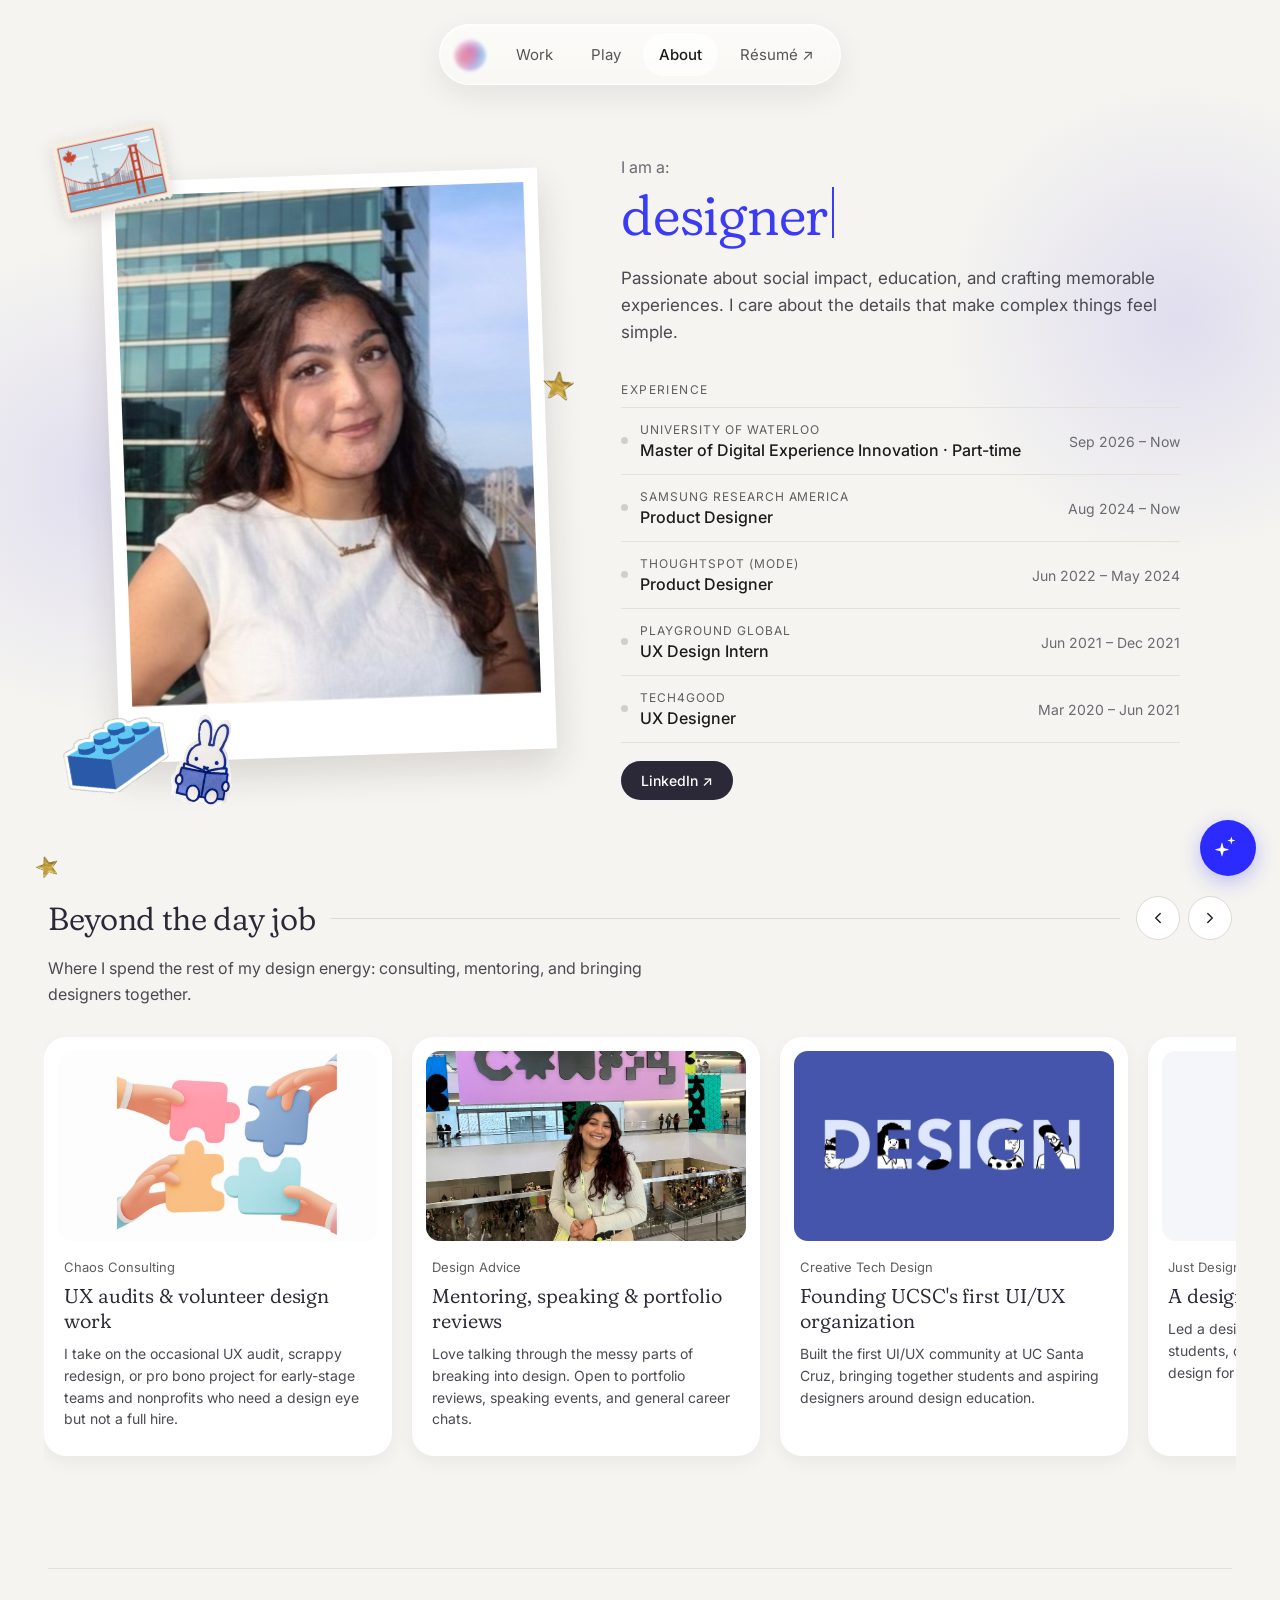
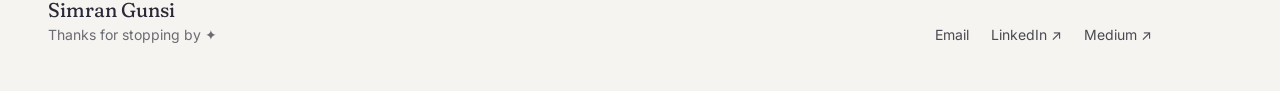
==== about.html @ 9a492952 "Playful NDA gate headline, In the meantime project row, Résumé accent in nav" ====
<!DOCTYPE html>
<html lang="en">
<head>
<meta charset="UTF-8">
<meta name="viewport" content="width=device-width, initial-scale=1.0">
<link rel="icon" type="image/svg+xml" href="favicon.svg">
<link rel="icon" type="image/png" sizes="32x32" href="favicon-32x32.png">
<link rel="icon" type="image/png" sizes="16x16" href="favicon-16x16.png">
<link rel="apple-touch-icon" sizes="180x180" href="apple-touch-icon.png">
<title>About · Simran Gunsi</title>
<meta property="og:type" content="website">
<meta property="og:site_name" content="Simran Gunsi">
<meta property="og:title" content="About · Simran Gunsi">
<meta property="og:description" content="Product designer at Samsung Research America and MDEi student at the University of Waterloo.">
<meta property="og:url" content="https://simrangunsi.com/about.html">
<meta property="og:image" content="https://simrangunsi.com/og-image.png">
<meta property="og:image:width" content="1200">
<meta property="og:image:height" content="630">
<meta property="og:image:alt" content="Simran Gunsi">
<meta name="twitter:card" content="summary_large_image">
<meta name="twitter:title" content="About · Simran Gunsi">
<meta name="twitter:description" content="Product designer at Samsung Research America and MDEi student at the University of Waterloo.">
<meta name="twitter:image" content="https://simrangunsi.com/og-image.png">
<link rel="canonical" href="https://simrangunsi.com/about.html">
<meta name="description" content="About Simran Gunsi, product designer at Samsung Research America.">
<link rel="stylesheet" href="https://fonts.googleapis.com/css2?family=Cormorant+Garamond:ital,wght@0,400;0,500;1,400&amp;family=Pinyon+Script&amp;family=Caveat:wght@500&amp;family=Inter:wght@400;500;600&amp;family=Fraunces:opsz,wght,SOFT,WONK@9..144,100..900,0..100,0..1&amp;display=swap">
<style>
body{margin:0}
a{color:#3B3BF5}
.tile{transition:transform .2s ease, box-shadow .2s ease}.tile:hover{transform:translateY(-3px);box-shadow:0 14px 30px rgba(20,20,40,0.10)!important}
.tile:hover .arr{opacity:1;transform:none}.arr{display:inline-block;margin-left:6px;opacity:0;transform:translateX(-4px);transition:opacity .25s,transform .25s}
.caret{display:inline-block;width:2px;height:.9em;margin-left:4px;background:#2B2937;vertical-align:-0.05em;animation:blink 1s steps(1) infinite}
@keyframes blink{50%{opacity:0}}
</style>
<style>[hidden]{display:none!important}
@media (max-width: 900px){
  .deco{display:none!important}
  .sel-grid{grid-template-columns:1fr!important;grid-template-rows:none!important}
  .sel-grid>*{grid-row:auto!important}
  .sel-grid>a{min-height:460px}
  .sel-grid>div{grid-template-rows:none!important}
  .sel-grid>div>a{min-height:330px}
  .stack{grid-template-columns:1fr!important;gap:36px!important}
  .photo-col{max-width:380px;margin:0 auto}
}
@media (max-width: 760px){
  .gcard{flex-basis:min(300px,80vw)!important}
  .gal-arrows{display:none!important}
  .free-row{flex-direction:column;align-items:flex-start!important;gap:8px!important}
  .fcard{width:92%!important;height:86%!important}
  .fcard>div:last-child{flex-basis:104px!important;padding:10px 8px!important}
  .exp{flex-direction:column;align-items:flex-start!important;gap:4px!important}
  .exp>p:last-child{padding-left:19px;text-align:left!important}
  .bdj{font-size:26px!important;white-space:normal!important}
}
@view-transition{navigation:auto}.nav-wrap nav{view-transition-name:site-nav}.nav-active{view-transition-name:nav-pill}::view-transition-old(root),::view-transition-new(root){animation-duration:.22s}::view-transition-group(nav-pill){animation-duration:.32s;animation-timing-function:cubic-bezier(.3,1,.4,1)}@media (prefers-reduced-motion: reduce){::view-transition-group(*),::view-transition-old(*),::view-transition-new(*){animation:none!important}}.tw{color:#3B3BF5;position:relative}.tw.final{font-style:italic;font-variation-settings:'SOFT' 100,'WONK' 1}
.tw.striking::after{content:'';position:absolute;left:0;right:0;top:54%;height:3px;background:#2B2937;transform:scaleX(0);transform-origin:left;animation:strike .32s ease forwards}
@keyframes strike{to{transform:scaleX(1)}}
.caret{background:#3B3BF5!important}.caret.hide{display:none}
.sparks{font-size:.5em;color:#3B3BF5;margin-left:10px;letter-spacing:3px;vertical-align:middle;opacity:0;transition:opacity .5s}.sparks.on{opacity:1}
@keyframes sparkFloat{0%{opacity:1;transform:translate(0,0) scale(1)}100%{opacity:0;transform:translate(var(--dx,0px),-50px) scale(.5)}}
.hl{position:relative;z-index:0}.hl::after{content:'';position:absolute;bottom:1px;left:-2px;right:-2px;height:8px;background:rgba(220,255,0,0.55);z-index:-1;border-radius:2px;transform:scaleX(0);transform-origin:left;transition:transform .3s ease}.hl:hover::after{transform:scaleX(1)}
.gal-row{scrollbar-width:none}.gal-row::-webkit-scrollbar{display:none}
.exp{transition:padding-left .25s}.exp:hover{padding-left:10px!important}
.exp-l{display:flex;align-items:flex-start;gap:12px}.exp-dot{width:7px;height:7px;margin-top:15px;border-radius:50%;background:rgba(0,0,0,.15);flex-shrink:0;transition:background .2s,transform .2s}
.exp:hover .exp-dot{background:#3B3BF5;transform:scale(1.4)}.exp-role{transition:color .2s}.exp:hover .exp-role{color:#3B3BF5!important}
@media (prefers-reduced-motion: reduce){.exp,.exp-dot,.hl::after{transition:none}}
.stk{z-index:2;transition:transform .25s ease;outline:none}.stk:hover,.stk:focus-visible{z-index:6}.stk>img{transition:transform .25s ease}.stk:hover>img,.stk:focus-visible>img{transform:scale(1.1)}.tip{opacity:0;visibility:hidden;transition:opacity .2s}.stk:hover .tip,.stk:focus-visible .tip{opacity:1;visibility:visible}@media (max-width:760px){.photo-col{max-width:340px;margin:0 auto}}
@media (max-width: 760px){
  .nav-wrap nav{gap:2px!important;padding:6px 8px!important;flex-wrap:nowrap!important}
  .nav-wrap nav a{padding:9px 10px!important;font-size:14px!important}
  .nav-wrap nav a:first-child{width:26px!important;height:26px!important;margin-right:2px!important}
  .deco{display:none!important}
  .hero-pad{padding-top:56px!important}
  .sel-grid{grid-template-columns:1fr!important;grid-template-rows:none!important}
  .sel-grid>*{grid-row:auto!important}
  .sel-grid>a{min-height:430px}
  .sel-grid>div{grid-template-rows:none!important}
  .sel-grid>div>a{min-height:300px}
  .stack{grid-template-columns:1fr!important;gap:32px!important;margin-top:40px!important}
}
</style>
<style>
.site-foot{margin:88px 24px -48px;padding:28px 0 0;border-top:1px solid #E4E1D9;font-family:Inter,system-ui,sans-serif}
.sf-inner{display:flex;justify-content:space-between;align-items:flex-end;gap:24px;flex-wrap:wrap}
.sf-name{margin:0;font-family:'Fraunces',serif;font-variation-settings:'SOFT' 100,'WONK' 0;font-size:20px;color:#2B2937}
.sf-note{margin:4px 0 0;font-size:14px;color:#6B6B73}
.sf-links{display:flex;gap:22px;flex-wrap:wrap;padding-right:80px}
.sf-links a{font-size:14px;color:#4A4A52;text-decoration:none;text-underline-offset:4px}
.sf-links a:hover{color:#1C1C1C;text-decoration:underline}
@media (max-width:760px){.site-foot{margin-top:64px;margin-bottom:-24px}.sf-inner{flex-direction:column;align-items:flex-start;gap:16px}.sf-links{padding-right:0}}
</style>
</head>
<body>
<div id="app" hidden>
<div style="position: relative; overflow-x: clip; background: #F5F4F0; font-family: Inter, system-ui, sans-serif; color: #1C1C1C; padding: 24px 24px 96px; min-height: 1560px; box-sizing: border-box">
  <div aria-hidden="true" style="position: absolute; left: -160px; top: 220px; width: 520px; height: 520px; border-radius: 50%; background: radial-gradient(circle, rgba(185,180,236,0.35), transparent 65%)"></div>
  <div aria-hidden="true" style="position: absolute; right: -160px; top: 60px; width: 520px; height: 520px; border-radius: 50%; background: radial-gradient(circle, rgba(185,180,236,0.35), transparent 65%)"></div>
  <div class="nav-wrap" style="position: sticky; top: 16px; z-index: 50; display: flex; justify-content: center">
    <nav style="background: linear-gradient(180deg, rgba(255,255,255,0.62), rgba(255,255,255,0.34)); backdrop-filter: blur(22px) saturate(1.8); -webkit-backdrop-filter: blur(22px) saturate(1.8); border: 1px solid rgba(255,255,255,0.75); border-radius: 999px; box-shadow: inset 0 1px 0 rgba(255,255,255,0.9), inset 0 -1px 0 rgba(255,255,255,0.25), 0 10px 30px rgba(20,20,40,0.08); padding: 8px 10px 8px 14px; display: flex; align-items: center; gap: 6px; flex-wrap: wrap; justify-content: center">
      <a href="index.html" aria-label="Simran Gunsi, home" style="display: block; width: 32px; height: 32px; margin-right: 8px; border-radius: 50%; background: radial-gradient(circle at 32% 58%, #E58AA4 0%, transparent 55%), radial-gradient(circle at 50% 40%, #D474BC 0%, transparent 55%), radial-gradient(circle at 76% 48%, #8FC6E8 0%, transparent 55%), radial-gradient(circle at 60% 78%, #B7B2EE 0%, transparent 60%), #F4EEF8; filter: blur(1.5px)"></a>
      <a href="index.html#work" style="padding: 12px 16px; font-size: 15px; color: #555555; text-decoration: none">Work</a>
      <a href="play.html" style="padding: 12px 16px; font-size: 15px; color: #555555; text-decoration: none">Play</a>
      <a href="about.html" class="nav-active" style="padding: 12px 16px; border-radius: 999px; background: rgba(255,255,255,0.7); font-size: 15px; font-weight: 500; color: #1C1C1C; text-decoration: none">About</a>
      <a href="#" style="padding: 12px 16px; font-size: 15px; color: #555555; text-decoration: none">Résumé ↗</a>
    </nav>
  </div>

  <section class="stack" style="position: relative; max-width: 1080px; margin: 72px auto 0; padding: 0 24px; display: grid; grid-template-columns: minmax(0, 0.9fr) minmax(0, 1.1fr); gap: 64px; align-items: start">
    <div class="photo-col" style="position: relative; padding: 18px 10px 30px">
      <div style="background: #FFFFFF; padding: 14px 14px 56px; box-shadow: 0 16px 36px rgba(40,30,30,0.14); transform: rotate(-2deg)">
        <img src="images/redesign/simran-balcony.jpg" alt="Simran on a balcony in San Francisco with the Bay Bridge behind her" style="display: block; width: 100%; aspect-ratio: 4 / 5; object-fit: cover">
      </div>
      <img src="images/redesign/sticker-star.png" alt="" aria-hidden="true" style="position: absolute; right: -16px; top: 34%; width: 30px; transform: rotate(12deg)">
      <div class="stk" tabindex="0" aria-label="Stamp sticker, where I'm from" style="position: absolute; left: -44px; top: -26px; transform: rotate(-12deg)">
        <img src="images/redesign/stamp.png" alt="" style="display: block; width: 112px; filter: drop-shadow(0 4px 8px rgba(40,30,30,0.15))">
        <div class="tip" style="position: absolute; width: 236px; pointer-events: none; background: #FFFFFF; border-radius: 16px; padding: 14px 16px; box-shadow: 0 14px 34px rgba(20,20,40,0.14); display: flex; flex-direction: column; gap: 6px; text-align: left; z-index: 5; left: 0; top: calc(100% + 12px); transform: rotate(12deg)"><p style="margin: 0; font-size: 11px; letter-spacing: 0.08em; text-transform: uppercase; color: #5E5E5E">Postmarked from</p><p style="margin: 0; font-size: 15px; font-weight: 500; color: #1C1C1C">Canadian at heart, Californian by zip code.</p></div>
      </div>
      <div class="stk" tabindex="0" aria-label="Lego sticker, current build progress" style="position: absolute; left: -36px; bottom: -6px; transform: rotate(-10deg)">
        <img src="images/redesign/sticker-lego.png" alt="" style="display: block; width: 104px">
        <div class="tip" style="position: absolute; width: 236px; pointer-events: none; background: #FFFFFF; border-radius: 16px; padding: 14px 16px; box-shadow: 0 14px 34px rgba(20,20,40,0.14); display: flex; flex-direction: column; gap: 6px; text-align: left; z-index: 5; left: 0; bottom: calc(100% + 12px); transform: rotate(10deg)"><p style="margin: 0; font-size: 11px; letter-spacing: 0.08em; text-transform: uppercase; color: #5E5E5E">Currently building</p><p style="margin: 0; font-size: 15px; font-weight: 500; color: #1C1C1C">LEGO Art Mona Lisa</p><div role="img" aria-label="67 percent built"><div style="display: flex; justify-content: space-between; padding: 0 6px"><span style="width: 10px; height: 4px; border-radius: 2px 2px 0 0; background: #2F5FD0"></span><span style="width: 10px; height: 4px; border-radius: 2px 2px 0 0; background: #2F5FD0"></span><span style="width: 10px; height: 4px; border-radius: 2px 2px 0 0; background: #2F5FD0"></span><span style="width: 10px; height: 4px; border-radius: 2px 2px 0 0; background: #2F5FD0"></span><span style="width: 10px; height: 4px; border-radius: 2px 2px 0 0; background: #2F5FD0"></span><span style="width: 10px; height: 4px; border-radius: 2px 2px 0 0; background: #2F5FD0"></span><span style="width: 10px; height: 4px; border-radius: 2px 2px 0 0; background: #2F5FD0"></span><span style="width: 10px; height: 4px; border-radius: 2px 2px 0 0; background: #2F5FD0"></span><span style="width: 10px; height: 4px; border-radius: 2px 2px 0 0; background: #D8D4CB"></span><span style="width: 10px; height: 4px; border-radius: 2px 2px 0 0; background: #D8D4CB"></span><span style="width: 10px; height: 4px; border-radius: 2px 2px 0 0; background: #D8D4CB"></span><span style="width: 10px; height: 4px; border-radius: 2px 2px 0 0; background: #D8D4CB"></span></div><div style="height: 12px; border-radius: 3px; background: #EDEAE3; overflow: hidden"><div style="width: 67%; height: 100%; background: #2F5FD0"></div></div></div><div style="display: flex; justify-content: space-between; align-items: baseline"><p style="margin: 0; font-size: 22px; font-weight: 500; color: #1C1C1C">67%</p><p style="margin: 0; font-size: 13px; color: #5E5E5E">1,007 of 1,503 pieces</p></div></div>
      </div>
      <a class="stk" href="https://www.goodreads.com/user/show/127292078-simran" target="_blank" rel="noopener" aria-label="What I'm reading, on Goodreads" style="position: absolute; left: 74px; bottom: -20px; transform: rotate(8deg); display: block">
        <img src="images/redesign/sticker-miffy.png" alt="" style="display: block; width: 62px; filter: saturate(1.6) brightness(1.08) contrast(1.05)">
        <div class="tip" style="position: absolute; width: 236px; pointer-events: none; background: #FFFFFF; border-radius: 16px; padding: 14px 16px; box-shadow: 0 14px 34px rgba(20,20,40,0.14); display: flex; flex-direction: column; gap: 6px; text-align: left; z-index: 5; left: 0; bottom: calc(100% + 12px); transform: rotate(-8deg)"><div style="display: flex; gap: 12px; align-items: center"><img id="bookCover" alt="" style="display: none; width: 48px; height: 72px; object-fit: cover; border-radius: 3px; flex-shrink: 0"><div style="display: flex; flex-direction: column; gap: 3px"><p style="margin: 0; font-size: 11px; letter-spacing: 0.08em; text-transform: uppercase; color: #5E5E5E">Currently reading</p><p id="bookTitle" style="margin: 0; font-size: 15px; font-weight: 500; color: #1C1C1C">A good book, always</p><p id="bookAuthor" style="margin: 0; font-size: 13px; color: #5E5E5E">See my shelf on Goodreads ↗</p></div></div></div>
      </a>
    </div>
    <div style="display: flex; flex-direction: column; gap: 36px">
      <div style="display: flex; flex-direction: column; gap: 10px">
        <p style="margin: 0; font-size: 16px; color: #6A6A72">I am a:</p>
        <h1 style="margin: 0; font-family: 'Fraunces', serif; font-weight: 340; font-variation-settings: 'SOFT' 100, 'WONK' 0; font-optical-sizing: auto; letter-spacing: -0.005em; color: #2B2937; font-size: 56px; line-height: 1; min-height: 1.1em" aria-label="I am a designer, scrapbooker, and creative"><span class="tw" id="tw" aria-hidden="true"></span><span class="caret" id="cursor" aria-hidden="true"></span><span class="sparks" id="sparks" aria-hidden="true"></span></h1>
        <p style="margin: 6px 0 0; font-size: 17px; line-height: 1.6; color: #4A4A52">Passionate about <span class="hl">social impact</span>, <span class="hl">education</span>, and <span class="hl">crafting memorable experiences</span>. I care about the details that make <span class="hl">complex things feel simple</span>.</p>
      </div>
      <div>
        <p style="margin: 0; font-size: 12px; letter-spacing: 0.12em; text-transform: uppercase; color: #5E5E5E">Experience</p>
        <div style="margin-top: 10px; border-top: 1px solid #E4E1D9">
          <div class="exp" style="display: flex; align-items: center; justify-content: space-between; gap: 16px; padding: 14px 0; border-bottom: 1px solid #E4E1D9">
            <div class="exp-l"><span class="exp-dot" aria-hidden="true"></span><div><p style="margin: 0; font-size: 12px; letter-spacing: 0.08em; text-transform: uppercase; color: #5E5E5E">University of Waterloo</p><p class="exp-role" style="margin: 3px 0 0; font-size: 16px; font-weight: 500; color: #1C1C1C">Master of Digital Experience Innovation · Part-time</p></div></div>
            <p style="margin: 0; font-size: 14px; color: #6A6A72; white-space: nowrap; text-align: right">Sep 2026 – Now</p>
          </div>
          <div class="exp" style="display: flex; align-items: center; justify-content: space-between; gap: 16px; padding: 14px 0; border-bottom: 1px solid #E4E1D9">
            <div class="exp-l"><span class="exp-dot" aria-hidden="true"></span><div><p style="margin: 0; font-size: 12px; letter-spacing: 0.08em; text-transform: uppercase; color: #5E5E5E">Samsung Research America</p><p class="exp-role" style="margin: 3px 0 0; font-size: 16px; font-weight: 500; color: #1C1C1C">Product Designer</p></div></div>
            <p style="margin: 0; font-size: 14px; color: #6A6A72; white-space: nowrap; text-align: right">Aug 2024 – Now</p>
          </div>
          <div class="exp" style="display: flex; align-items: center; justify-content: space-between; gap: 16px; padding: 14px 0; border-bottom: 1px solid #E4E1D9">
            <div class="exp-l"><span class="exp-dot" aria-hidden="true"></span><div><p style="margin: 0; font-size: 12px; letter-spacing: 0.08em; text-transform: uppercase; color: #5E5E5E">ThoughtSpot (Mode)</p><p class="exp-role" style="margin: 3px 0 0; font-size: 16px; font-weight: 500; color: #1C1C1C">Product Designer</p></div></div>
            <p style="margin: 0; font-size: 14px; color: #6A6A72; white-space: nowrap; text-align: right">Jun 2022 – May 2024</p>
          </div>
          <div class="exp" style="display: flex; align-items: center; justify-content: space-between; gap: 16px; padding: 14px 0; border-bottom: 1px solid #E4E1D9">
            <div class="exp-l"><span class="exp-dot" aria-hidden="true"></span><div><p style="margin: 0; font-size: 12px; letter-spacing: 0.08em; text-transform: uppercase; color: #5E5E5E">Playground Global</p><p class="exp-role" style="margin: 3px 0 0; font-size: 16px; font-weight: 500; color: #1C1C1C">UX Design Intern</p></div></div>
            <p style="margin: 0; font-size: 14px; color: #6A6A72; white-space: nowrap; text-align: right">Jun 2021 – Dec 2021</p>
          </div>
          <div class="exp" style="display: flex; align-items: center; justify-content: space-between; gap: 16px; padding: 14px 0; border-bottom: 1px solid #E4E1D9">
            <div class="exp-l"><span class="exp-dot" aria-hidden="true"></span><div><p style="margin: 0; font-size: 12px; letter-spacing: 0.08em; text-transform: uppercase; color: #5E5E5E">Tech4Good</p><p class="exp-role" style="margin: 3px 0 0; font-size: 16px; font-weight: 500; color: #1C1C1C">UX Designer</p></div></div>
            <p style="margin: 0; font-size: 14px; color: #6A6A72; white-space: nowrap; text-align: right">Mar 2020 – Jun 2021</p>
          </div>
        </div>
        <a href="https://www.linkedin.com/in/simrangunsi/" style="display: inline-block; margin-top: 18px; padding: 11px 20px; border-radius: 999px; background: #2B2937; color: #FFFFFF; font-size: 14px; font-weight: 500; text-decoration: none">LinkedIn ↗</a>
      </div>
    </div>
  </section>

  <section style="position: relative; max-width: 1240px; margin: 96px auto 0; padding: 0 24px; display: flex; flex-direction: column; gap: 24px">
    <img src="images/redesign/sticker-star.png" alt="" aria-hidden="true" class="deco" style="position: absolute; left: 12px; top: -40px; width: 22px; transform: rotate(-10deg)">
    <div style="display: flex; align-items: center; gap: 16px">
      <h2 style="margin: 0; font-family: 'Fraunces', serif; font-weight: 340; font-variation-settings: 'SOFT' 100, 'WONK' 0; font-optical-sizing: auto; letter-spacing: -0.01em; font-size: 32px; line-height: 1.1; color: #2B2937; white-space: nowrap" class="bdj">Beyond the day job</h2>
      <div style="flex-grow: 1; height: 1px; background: #DDDAD2"></div>
      <div class="gal-arrows" style="display: flex; gap: 8px">
        <button aria-label="Scroll gallery left" id="galPrev" style="width: 44px; height: 44px; border-radius: 50%; border: 1px solid #DDDAD2; background: #FFFFFF; display: flex; align-items: center; justify-content: center; cursor: pointer"><svg aria-hidden="true" width="18" height="18" viewBox="0 0 24 24" fill="none" stroke="#1C1C1C" stroke-width="1.8" stroke-linecap="round" stroke-linejoin="round"><path d="M15 6l-6 6 6 6"></path></svg></button>
        <button aria-label="Scroll gallery right" id="galNext" style="width: 44px; height: 44px; border-radius: 50%; border: 1px solid #DDDAD2; background: #FFFFFF; display: flex; align-items: center; justify-content: center; cursor: pointer"><svg aria-hidden="true" width="18" height="18" viewBox="0 0 24 24" fill="none" stroke="#1C1C1C" stroke-width="1.8" stroke-linecap="round" stroke-linejoin="round"><path d="M9 6l6 6-6 6"></path></svg></button>
      </div>
    </div>
    <p style="margin: -8px 0 0; max-width: 620px; font-size: 16px; line-height: 1.6; color: #4A4A52">Where I spend the rest of my design energy: consulting, mentoring, and bringing designers together.</p>
    <div id="galRow" class="gal-row" style="display: flex; gap: 20px; overflow-x: auto; scroll-snap-type: x mandatory; scroll-behavior: smooth; padding: 6px 24px 24px 4px; margin: 0 -4px">
        <a href="mailto:skgunsi@gmail.com" class="tile gcard" style="flex: 0 0 320px; scroll-snap-align: start; border-radius: 22px; background: #FFFFFF; padding: 14px 14px 26px; display: flex; flex-direction: column; gap: 8px; text-decoration: none; color: #1C1C1C; box-shadow: 0 6px 18px rgba(20,20,40,0.05)">
          <div style="height: 190px; border-radius: 14px; overflow: hidden; background: #F0EEEA"><img src="images/redesign/play-chaos-consulting.png" alt="Chaos Consulting" style="display: block; width: 100%; height: 100%; object-fit: cover"></div>
          <p style="margin: 10px 6px 0; font-size: 13px; color: #5E5E5E">Chaos Consulting</p>
          <h3 style="margin: 0 6px; font-family: 'Fraunces', serif; font-weight: 340; font-variation-settings: 'SOFT' 100, 'WONK' 0; font-optical-sizing: auto; letter-spacing: -0.005em; color: #2B2937; font-size: 20px; line-height: 1.25">UX audits &amp; volunteer design work<span class="arr" aria-hidden="true">→</span></h3>
          <p style="margin: 2px 6px 0; font-size: 14px; line-height: 1.55; color: #4A4A52">I take on the occasional UX audit, scrappy redesign, or pro bono project for early-stage teams and nonprofits who need a design eye but not a full hire.</p>
        </a>
        <a href="mailto:skgunsi@gmail.com" class="tile gcard" style="flex: 0 0 320px; scroll-snap-align: start; border-radius: 22px; background: #FFFFFF; padding: 14px 14px 26px; display: flex; flex-direction: column; gap: 8px; text-decoration: none; color: #1C1C1C; box-shadow: 0 6px 18px rgba(20,20,40,0.05)">
          <div style="height: 190px; border-radius: 14px; overflow: hidden; background: #F0EEEA"><img src="images/redesign/play-design-advice.jpg" alt="Design Advice" style="display: block; width: 100%; height: 100%; object-fit: cover"></div>
          <p style="margin: 10px 6px 0; font-size: 13px; color: #5E5E5E">Design Advice</p>
          <h3 style="margin: 0 6px; font-family: 'Fraunces', serif; font-weight: 340; font-variation-settings: 'SOFT' 100, 'WONK' 0; font-optical-sizing: auto; letter-spacing: -0.005em; color: #2B2937; font-size: 20px; line-height: 1.25">Mentoring, speaking &amp; portfolio reviews<span class="arr" aria-hidden="true">→</span></h3>
          <p style="margin: 2px 6px 0; font-size: 14px; line-height: 1.55; color: #4A4A52">Love talking through the messy parts of breaking into design. Open to portfolio reviews, speaking events, and general career chats.</p>
        </a>
        <a href="https://www.linkedin.com/company/ucsc-ctd/" class="tile gcard" style="flex: 0 0 320px; scroll-snap-align: start; border-radius: 22px; background: #FFFFFF; padding: 14px 14px 26px; display: flex; flex-direction: column; gap: 8px; text-decoration: none; color: #1C1C1C; box-shadow: 0 6px 18px rgba(20,20,40,0.05)">
          <div style="height: 190px; border-radius: 14px; overflow: hidden; background: #F0EEEA"><img src="images/play-creative-tech.jpg" alt="Creative Tech Design" style="display: block; width: 100%; height: 100%; object-fit: cover"></div>
          <p style="margin: 10px 6px 0; font-size: 13px; color: #5E5E5E">Creative Tech Design</p>
          <h3 style="margin: 0 6px; font-family: 'Fraunces', serif; font-weight: 340; font-variation-settings: 'SOFT' 100, 'WONK' 0; font-optical-sizing: auto; letter-spacing: -0.005em; color: #2B2937; font-size: 20px; line-height: 1.25">Founding UCSC's first UI/UX organization<span class="arr" aria-hidden="true">→</span></h3>
          <p style="margin: 2px 6px 0; font-size: 14px; line-height: 1.55; color: #4A4A52">Built the first UI/UX community at UC Santa Cruz, bringing together students and aspiring designers around design education.</p>
        </a>
        <a href="https://medium.com/ucsc-creative-tech-design/just-design-ing-a-community-5a27de639d49" class="tile gcard" style="flex: 0 0 320px; scroll-snap-align: start; border-radius: 22px; background: #FFFFFF; padding: 14px 14px 26px; display: flex; flex-direction: column; gap: 8px; text-decoration: none; color: #1C1C1C; box-shadow: 0 6px 18px rgba(20,20,40,0.05)">
          <div style="height: 190px; border-radius: 14px; overflow: hidden; background: #F0EEEA"><img src="images/play-just-design.png" alt="Just Design" style="display: block; width: 100%; height: 100%; object-fit: cover"></div>
          <p style="margin: 10px 6px 0; font-size: 13px; color: #5E5E5E">Just Design</p>
          <h3 style="margin: 0 6px; font-family: 'Fraunces', serif; font-weight: 340; font-variation-settings: 'SOFT' 100, 'WONK' 0; font-optical-sizing: auto; letter-spacing: -0.005em; color: #2B2937; font-size: 20px; line-height: 1.25">A design-a-thon for justice<span class="arr" aria-hidden="true">→</span></h3>
          <p style="margin: 2px 6px 0; font-size: 14px; line-height: 1.55; color: #4A4A52">Led a design-a-thon bringing together students, designers, and aspiring leaders to design for social justice.</p>
        </a>
        <a href="https://www.instagram.com/gracehacks/" class="tile gcard" style="flex: 0 0 320px; scroll-snap-align: start; border-radius: 22px; background: #FFFFFF; padding: 14px 14px 26px; display: flex; flex-direction: column; gap: 8px; text-decoration: none; color: #1C1C1C; box-shadow: 0 6px 18px rgba(20,20,40,0.05)">
          <div style="height: 190px; border-radius: 14px; overflow: hidden; background: #F0EEEA"><img src="images/play-grace-hacks.png" alt="Grace-Hacks" style="display: block; width: 100%; height: 100%; object-fit: cover"></div>
          <p style="margin: 10px 6px 0; font-size: 13px; color: #5E5E5E">Grace-Hacks</p>
          <h3 style="margin: 0 6px; font-family: 'Fraunces', serif; font-weight: 340; font-variation-settings: 'SOFT' 100, 'WONK' 0; font-optical-sizing: auto; letter-spacing: -0.005em; color: #2B2937; font-size: 20px; line-height: 1.25">Hackathon for underrepresented genders<span class="arr" aria-hidden="true">→</span></h3>
          <p style="margin: 2px 6px 0; font-size: 14px; line-height: 1.55; color: #4A4A52">Lead designer for UCSC's hackathon for underrepresented genders: the web experience and full visual identity.</p>
        </a>
    </div>
  </section>
  <footer class="site-foot">
    <div class="sf-inner">
      <div>
        <p class="sf-name">Simran Gunsi</p>
        <p class="sf-note">Thanks for stopping by ✦</p>
      </div>
      <nav class="sf-links" aria-label="Contact">
        <a href="mailto:skgunsi@gmail.com">Email</a>
        <a href="https://www.linkedin.com/in/simrangunsi/" target="_blank" rel="noopener">LinkedIn ↗</a>
        <a href="https://medium.com/@simrxnk" target="_blank" rel="noopener">Medium ↗</a>
      </nav>
    </div>
  </footer>
</div>
</div>
<script src="js/dc-lite.js"></script>
<script>
class Component extends DCLogic {
  constructor(props) { super(props); this.state = { w: 0, n: 0, del: false, done: false }; }
  componentWillUnmount() { clearInterval(this.t); }
  renderVals() { return {}; }
}

DCLite.mount(document.getElementById('app'), Component);
</script>
<script>
(function(){
  fetch('data/reading.json',{cache:'no-cache'}).then(function(r){return r.ok?r.json():{};}).then(function(b){ if(!b||!b.title) return;
    document.getElementById('bookTitle').textContent=b.title.length>60?b.title.slice(0,57)+'…':b.title;
    document.getElementById('bookAuthor').textContent=(b.author?b.author+' · ':'')+'via Goodreads';
    if(b.cover){var c=document.getElementById('bookCover'); c.src=b.cover; c.style.display='block';} }).catch(function(){});
  var row=document.getElementById('galRow');
  document.getElementById('galPrev').addEventListener('click',function(){row.scrollBy({left:-400,behavior:'smooth'});});
  document.getElementById('galNext').addEventListener('click',function(){row.scrollBy({left:400,behavior:'smooth'});});
  var words=['designer','scrapbooker','creative'], last=words.length-1, wi=0, ci=0;
  var tw=document.getElementById('tw'), cur=document.getElementById('cursor'), sp=document.getElementById('sparks');
  var reduce=window.matchMedia('(prefers-reduced-motion: reduce)').matches;
  function finish(){ cur.classList.add('hide'); sp.textContent='\u2727\u02d6\u00b0\u27e1'; sp.classList.add('on'); if(!reduce) burst(); }
  if(reduce){ tw.textContent='creative'; tw.classList.add('final'); finish(); return; }
  function type(){ var w=words[wi]; if(ci<=w.length){ tw.textContent=w.slice(0,ci); if(wi===last) tw.classList.add('final'); ci++; setTimeout(type,85); } else if(wi===last){ finish(); } else setTimeout(strike,800); }
  function strike(){ tw.classList.add('striking'); setTimeout(del,380); }
  function del(){ tw.classList.remove('striking'); var w=words[wi]; if(ci>0){ ci--; tw.textContent=w.slice(0,ci); setTimeout(del,38); } else { wi++; setTimeout(type,180); } }
  function burst(){ var ch=['\u2727','\u02d6','\u00b0','\u27e1','\u2726','\u22c6','\u263d','\u2729'], r=tw.getBoundingClientRect();
    for(var i=0;i<12;i++) setTimeout(function(){ var e=document.createElement('span'); e.textContent=ch[Math.floor(Math.random()*ch.length)];
      e.style.cssText='position:fixed;left:'+(r.left+Math.random()*r.width)+'px;top:'+(r.top+Math.random()*r.height)+'px;font-size:'+(14+Math.random()*14)+'px;color:#3B3BF5;pointer-events:none;z-index:999;--dx:'+((Math.random()-.5)*60)+'px;animation:sparkFloat 1.2s ease forwards';
      document.body.appendChild(e); setTimeout(function(){e.remove();},1200); }, i*60); }
  setTimeout(type,700);
})();
</script>
<script src="simran-assistant.js" defer></script>
</body>
</html>
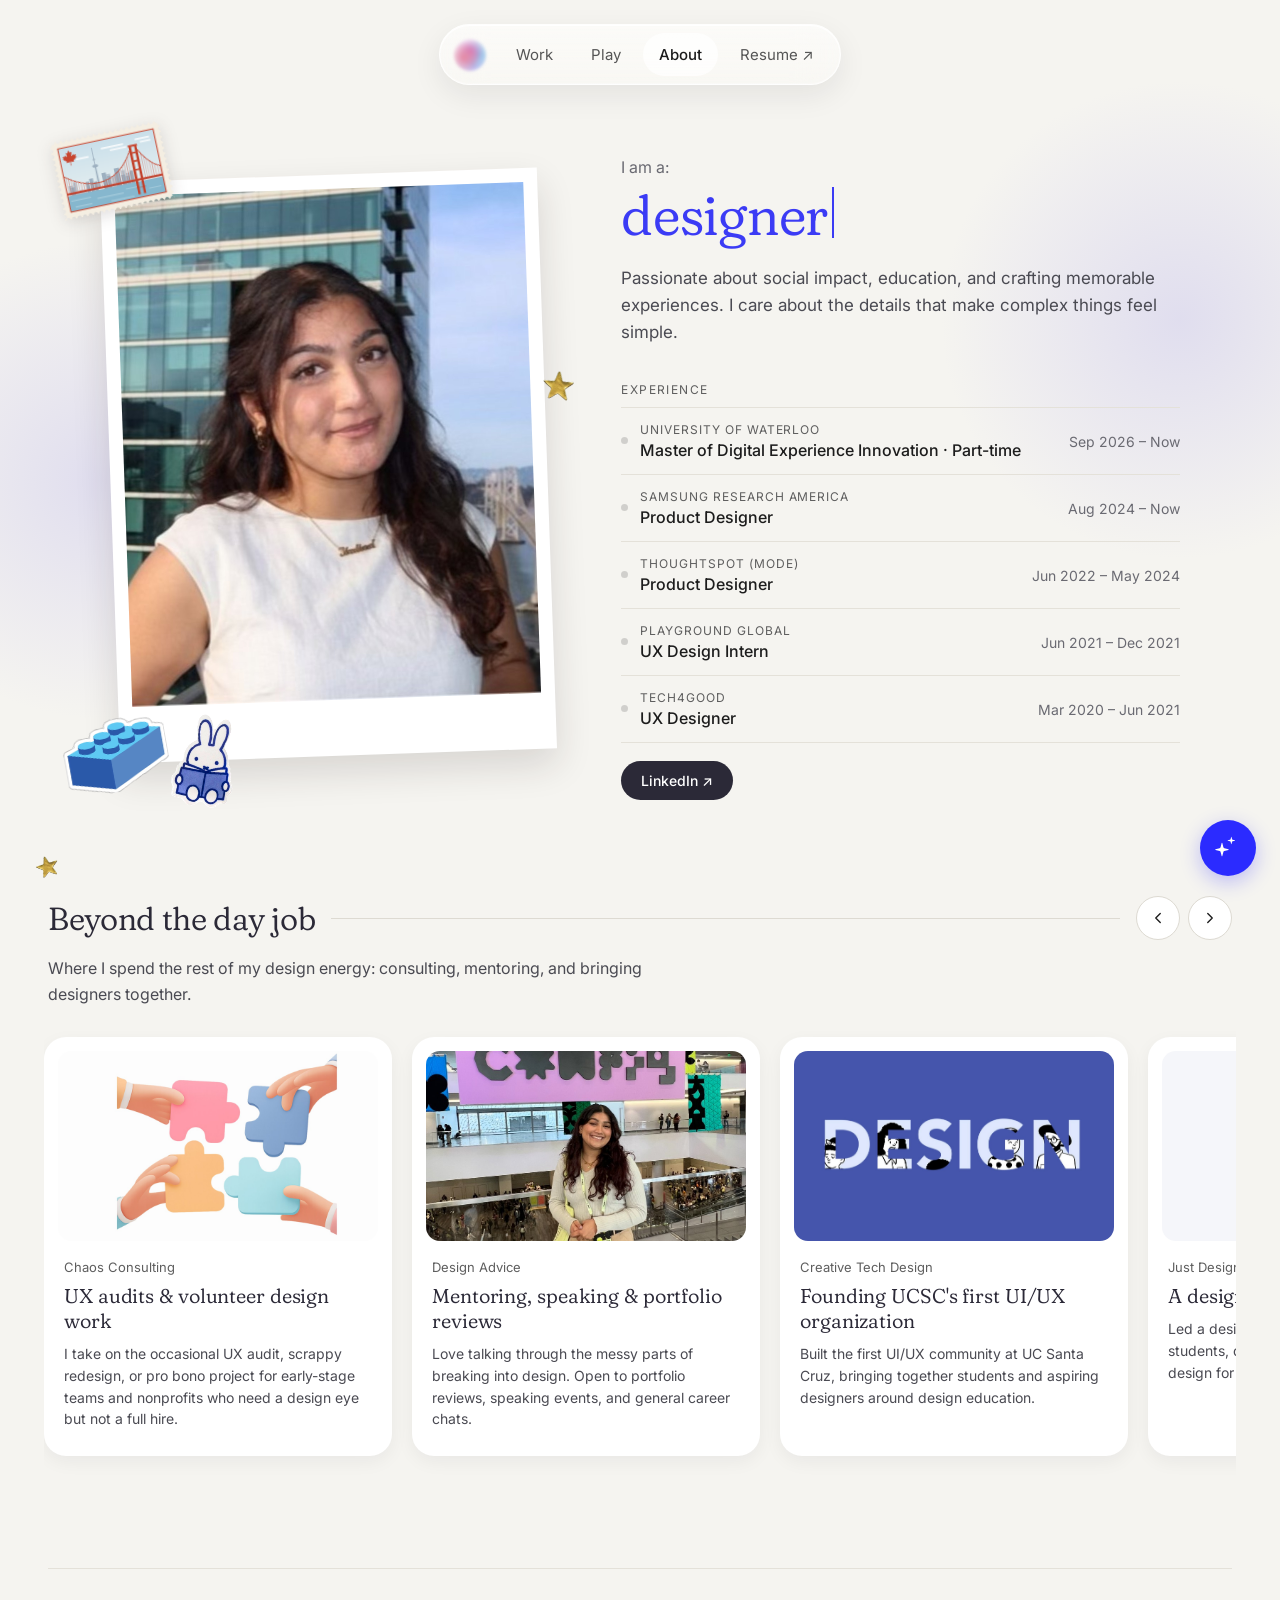
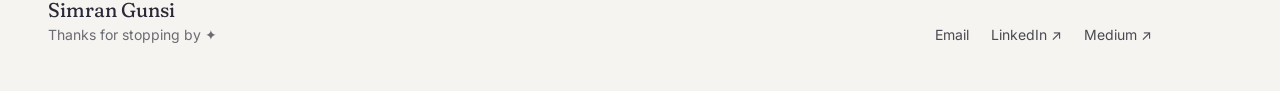
==== commit c2f742a6: "Resume without accents sitewide, new why-scrapbooking note, remove flip sound" ====
--- a/about.html
+++ b/about.html
@@ -102,7 +102,7 @@
       <a href="index.html#work" style="padding: 12px 16px; font-size: 15px; color: #555555; text-decoration: none">Work</a>
       <a href="play.html" style="padding: 12px 16px; font-size: 15px; color: #555555; text-decoration: none">Play</a>
       <a href="about.html" class="nav-active" style="padding: 12px 16px; border-radius: 999px; background: rgba(255,255,255,0.7); font-size: 15px; font-weight: 500; color: #1C1C1C; text-decoration: none">About</a>
-      <a href="#" style="padding: 12px 16px; font-size: 15px; color: #555555; text-decoration: none">Résumé ↗</a>
+      <a href="#" style="padding: 12px 16px; font-size: 15px; color: #555555; text-decoration: none">Resume ↗</a>
     </nav>
   </div>
 
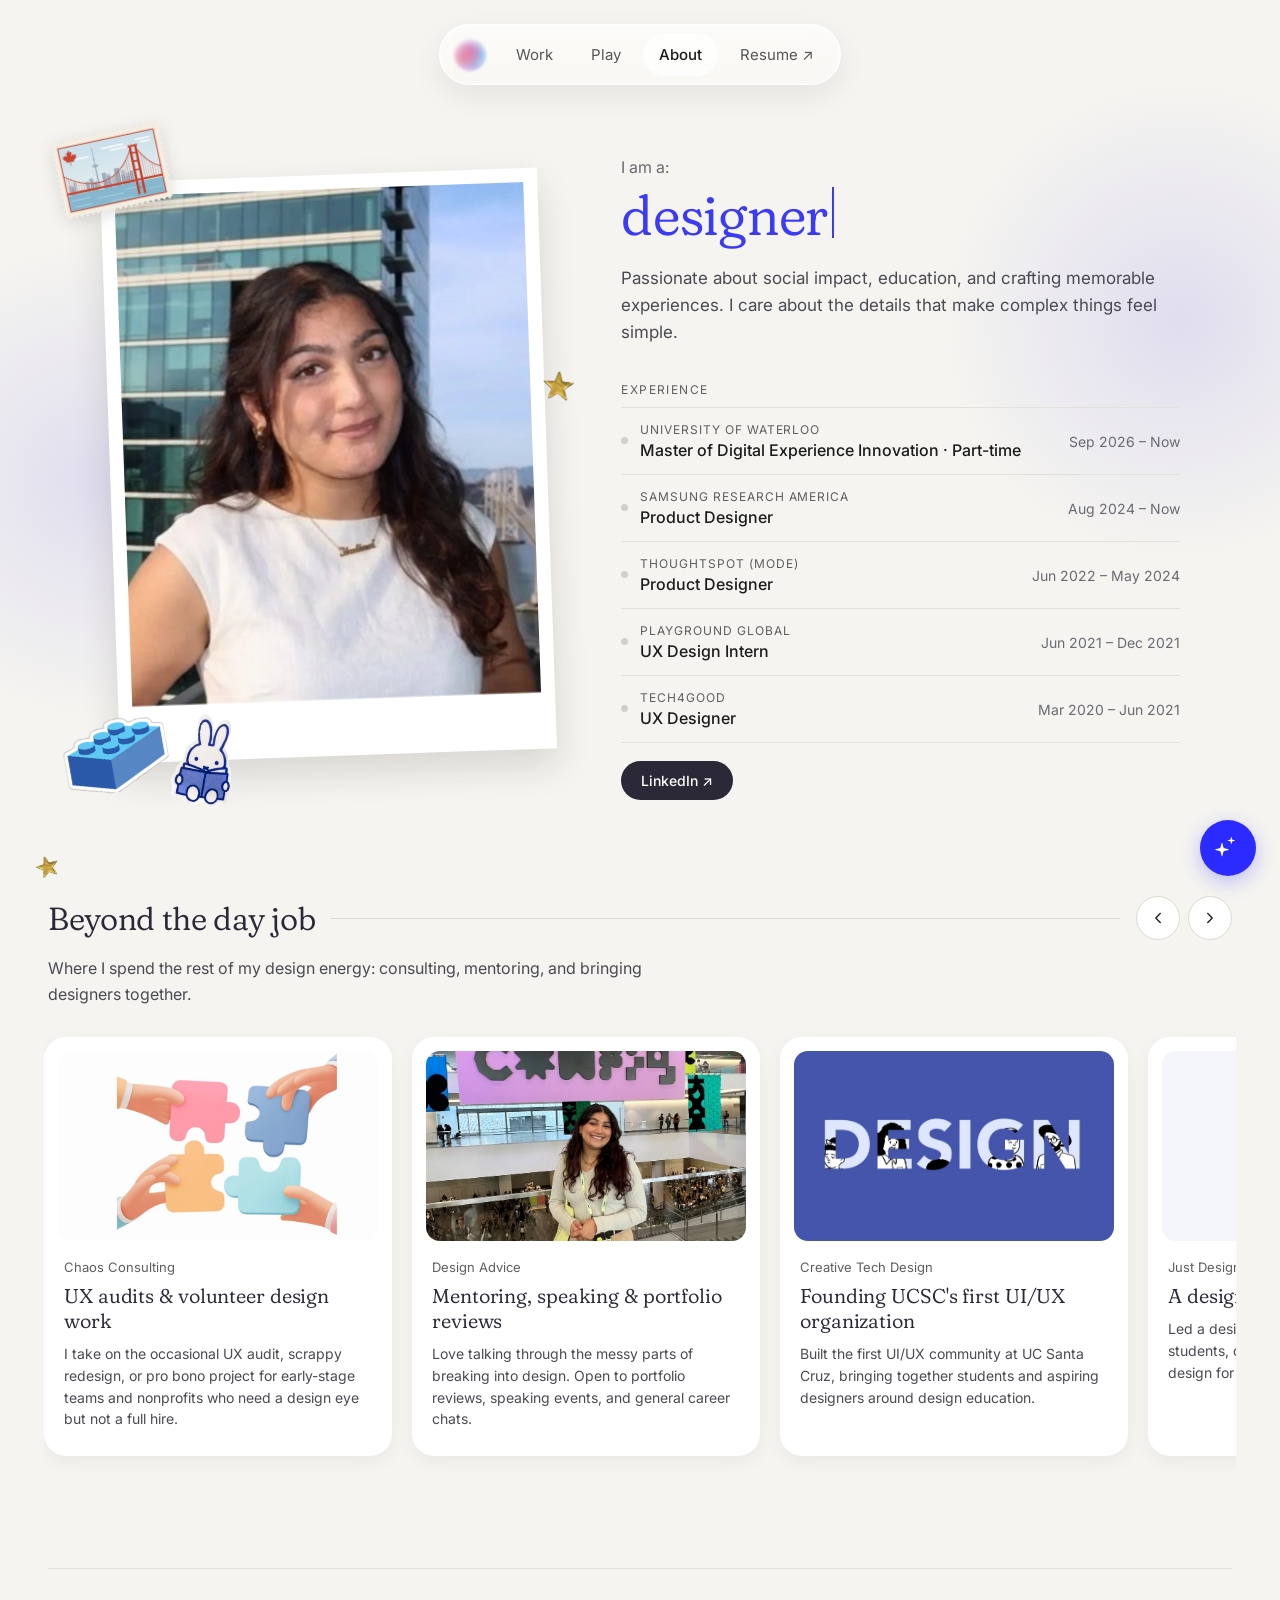
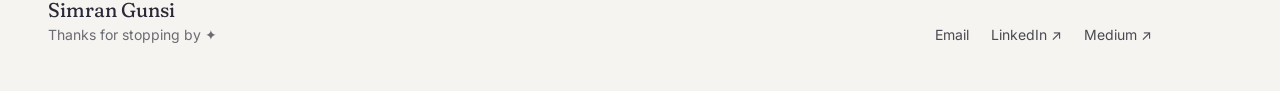
==== commit 05767503: "Speed: WebP images (~9MB lighter), lazy-load case study images; Goodreads card shows Fallow, updater" ====
--- a/about.html
+++ b/about.html
@@ -109,7 +109,7 @@
   <section class="stack" style="position: relative; max-width: 1080px; margin: 72px auto 0; padding: 0 24px; display: grid; grid-template-columns: minmax(0, 0.9fr) minmax(0, 1.1fr); gap: 64px; align-items: start">
     <div class="photo-col" style="position: relative; padding: 18px 10px 30px">
       <div style="background: #FFFFFF; padding: 14px 14px 56px; box-shadow: 0 16px 36px rgba(40,30,30,0.14); transform: rotate(-2deg)">
-        <img src="images/redesign/simran-balcony.jpg" alt="Simran on a balcony in San Francisco with the Bay Bridge behind her" style="display: block; width: 100%; aspect-ratio: 4 / 5; object-fit: cover">
+        <img src="images/redesign/simran-balcony.webp" alt="Simran on a balcony in San Francisco with the Bay Bridge behind her" style="display: block; width: 100%; aspect-ratio: 4 / 5; object-fit: cover">
       </div>
       <img src="images/redesign/sticker-star.png" alt="" aria-hidden="true" style="position: absolute; right: -16px; top: 34%; width: 30px; transform: rotate(12deg)">
       <div class="stk" tabindex="0" aria-label="Stamp sticker, where I'm from" style="position: absolute; left: -44px; top: -26px; transform: rotate(-12deg)">
@@ -121,7 +121,7 @@
         <div class="tip" style="position: absolute; width: 236px; pointer-events: none; background: #FFFFFF; border-radius: 16px; padding: 14px 16px; box-shadow: 0 14px 34px rgba(20,20,40,0.14); display: flex; flex-direction: column; gap: 6px; text-align: left; z-index: 5; left: 0; bottom: calc(100% + 12px); transform: rotate(10deg)"><p style="margin: 0; font-size: 11px; letter-spacing: 0.08em; text-transform: uppercase; color: #5E5E5E">Currently building</p><p style="margin: 0; font-size: 15px; font-weight: 500; color: #1C1C1C">LEGO Art Mona Lisa</p><div role="img" aria-label="67 percent built"><div style="display: flex; justify-content: space-between; padding: 0 6px"><span style="width: 10px; height: 4px; border-radius: 2px 2px 0 0; background: #2F5FD0"></span><span style="width: 10px; height: 4px; border-radius: 2px 2px 0 0; background: #2F5FD0"></span><span style="width: 10px; height: 4px; border-radius: 2px 2px 0 0; background: #2F5FD0"></span><span style="width: 10px; height: 4px; border-radius: 2px 2px 0 0; background: #2F5FD0"></span><span style="width: 10px; height: 4px; border-radius: 2px 2px 0 0; background: #2F5FD0"></span><span style="width: 10px; height: 4px; border-radius: 2px 2px 0 0; background: #2F5FD0"></span><span style="width: 10px; height: 4px; border-radius: 2px 2px 0 0; background: #2F5FD0"></span><span style="width: 10px; height: 4px; border-radius: 2px 2px 0 0; background: #2F5FD0"></span><span style="width: 10px; height: 4px; border-radius: 2px 2px 0 0; background: #D8D4CB"></span><span style="width: 10px; height: 4px; border-radius: 2px 2px 0 0; background: #D8D4CB"></span><span style="width: 10px; height: 4px; border-radius: 2px 2px 0 0; background: #D8D4CB"></span><span style="width: 10px; height: 4px; border-radius: 2px 2px 0 0; background: #D8D4CB"></span></div><div style="height: 12px; border-radius: 3px; background: #EDEAE3; overflow: hidden"><div style="width: 67%; height: 100%; background: #2F5FD0"></div></div></div><div style="display: flex; justify-content: space-between; align-items: baseline"><p style="margin: 0; font-size: 22px; font-weight: 500; color: #1C1C1C">67%</p><p style="margin: 0; font-size: 13px; color: #5E5E5E">1,007 of 1,503 pieces</p></div></div>
       </div>
       <a class="stk" href="https://www.goodreads.com/user/show/127292078-simran" target="_blank" rel="noopener" aria-label="What I'm reading, on Goodreads" style="position: absolute; left: 74px; bottom: -20px; transform: rotate(8deg); display: block">
-        <img src="images/redesign/sticker-miffy.png" alt="" style="display: block; width: 62px; filter: saturate(1.6) brightness(1.08) contrast(1.05)">
+        <img src="images/redesign/sticker-miffy.webp" alt="" style="display: block; width: 62px; filter: saturate(1.6) brightness(1.08) contrast(1.05)">
         <div class="tip" style="position: absolute; width: 236px; pointer-events: none; background: #FFFFFF; border-radius: 16px; padding: 14px 16px; box-shadow: 0 14px 34px rgba(20,20,40,0.14); display: flex; flex-direction: column; gap: 6px; text-align: left; z-index: 5; left: 0; bottom: calc(100% + 12px); transform: rotate(-8deg)"><div style="display: flex; gap: 12px; align-items: center"><img id="bookCover" alt="" style="display: none; width: 48px; height: 72px; object-fit: cover; border-radius: 3px; flex-shrink: 0"><div style="display: flex; flex-direction: column; gap: 3px"><p style="margin: 0; font-size: 11px; letter-spacing: 0.08em; text-transform: uppercase; color: #5E5E5E">Currently reading</p><p id="bookTitle" style="margin: 0; font-size: 15px; font-weight: 500; color: #1C1C1C">A good book, always</p><p id="bookAuthor" style="margin: 0; font-size: 13px; color: #5E5E5E">See my shelf on Goodreads ↗</p></div></div></div>
       </a>
     </div>
@@ -173,13 +173,13 @@
     <p style="margin: -8px 0 0; max-width: 620px; font-size: 16px; line-height: 1.6; color: #4A4A52">Where I spend the rest of my design energy: consulting, mentoring, and bringing designers together.</p>
     <div id="galRow" class="gal-row" style="display: flex; gap: 20px; overflow-x: auto; scroll-snap-type: x mandatory; scroll-behavior: smooth; padding: 6px 24px 24px 4px; margin: 0 -4px">
         <a href="mailto:skgunsi@gmail.com" class="tile gcard" style="flex: 0 0 320px; scroll-snap-align: start; border-radius: 22px; background: #FFFFFF; padding: 14px 14px 26px; display: flex; flex-direction: column; gap: 8px; text-decoration: none; color: #1C1C1C; box-shadow: 0 6px 18px rgba(20,20,40,0.05)">
-          <div style="height: 190px; border-radius: 14px; overflow: hidden; background: #F0EEEA"><img src="images/redesign/play-chaos-consulting.png" alt="Chaos Consulting" style="display: block; width: 100%; height: 100%; object-fit: cover"></div>
+          <div style="height: 190px; border-radius: 14px; overflow: hidden; background: #F0EEEA"><img src="images/redesign/play-chaos-consulting.webp" alt="Chaos Consulting" style="display: block; width: 100%; height: 100%; object-fit: cover"></div>
           <p style="margin: 10px 6px 0; font-size: 13px; color: #5E5E5E">Chaos Consulting</p>
           <h3 style="margin: 0 6px; font-family: 'Fraunces', serif; font-weight: 340; font-variation-settings: 'SOFT' 100, 'WONK' 0; font-optical-sizing: auto; letter-spacing: -0.005em; color: #2B2937; font-size: 20px; line-height: 1.25">UX audits &amp; volunteer design work<span class="arr" aria-hidden="true">→</span></h3>
           <p style="margin: 2px 6px 0; font-size: 14px; line-height: 1.55; color: #4A4A52">I take on the occasional UX audit, scrappy redesign, or pro bono project for early-stage teams and nonprofits who need a design eye but not a full hire.</p>
         </a>
         <a href="mailto:skgunsi@gmail.com" class="tile gcard" style="flex: 0 0 320px; scroll-snap-align: start; border-radius: 22px; background: #FFFFFF; padding: 14px 14px 26px; display: flex; flex-direction: column; gap: 8px; text-decoration: none; color: #1C1C1C; box-shadow: 0 6px 18px rgba(20,20,40,0.05)">
-          <div style="height: 190px; border-radius: 14px; overflow: hidden; background: #F0EEEA"><img src="images/redesign/play-design-advice.jpg" alt="Design Advice" style="display: block; width: 100%; height: 100%; object-fit: cover"></div>
+          <div style="height: 190px; border-radius: 14px; overflow: hidden; background: #F0EEEA"><img src="images/redesign/play-design-advice.webp" alt="Design Advice" style="display: block; width: 100%; height: 100%; object-fit: cover"></div>
           <p style="margin: 10px 6px 0; font-size: 13px; color: #5E5E5E">Design Advice</p>
           <h3 style="margin: 0 6px; font-family: 'Fraunces', serif; font-weight: 340; font-variation-settings: 'SOFT' 100, 'WONK' 0; font-optical-sizing: auto; letter-spacing: -0.005em; color: #2B2937; font-size: 20px; line-height: 1.25">Mentoring, speaking &amp; portfolio reviews<span class="arr" aria-hidden="true">→</span></h3>
           <p style="margin: 2px 6px 0; font-size: 14px; line-height: 1.55; color: #4A4A52">Love talking through the messy parts of breaking into design. Open to portfolio reviews, speaking events, and general career chats.</p>
@@ -197,7 +197,7 @@
           <p style="margin: 2px 6px 0; font-size: 14px; line-height: 1.55; color: #4A4A52">Led a design-a-thon bringing together students, designers, and aspiring leaders to design for social justice.</p>
         </a>
         <a href="https://www.instagram.com/gracehacks/" class="tile gcard" style="flex: 0 0 320px; scroll-snap-align: start; border-radius: 22px; background: #FFFFFF; padding: 14px 14px 26px; display: flex; flex-direction: column; gap: 8px; text-decoration: none; color: #1C1C1C; box-shadow: 0 6px 18px rgba(20,20,40,0.05)">
-          <div style="height: 190px; border-radius: 14px; overflow: hidden; background: #F0EEEA"><img src="images/play-grace-hacks.png" alt="Grace-Hacks" style="display: block; width: 100%; height: 100%; object-fit: cover"></div>
+          <div style="height: 190px; border-radius: 14px; overflow: hidden; background: #F0EEEA"><img src="images/play-grace-hacks.webp" alt="Grace-Hacks" style="display: block; width: 100%; height: 100%; object-fit: cover"></div>
           <p style="margin: 10px 6px 0; font-size: 13px; color: #5E5E5E">Grace-Hacks</p>
           <h3 style="margin: 0 6px; font-family: 'Fraunces', serif; font-weight: 340; font-variation-settings: 'SOFT' 100, 'WONK' 0; font-optical-sizing: auto; letter-spacing: -0.005em; color: #2B2937; font-size: 20px; line-height: 1.25">Hackathon for underrepresented genders<span class="arr" aria-hidden="true">→</span></h3>
           <p style="margin: 2px 6px 0; font-size: 14px; line-height: 1.55; color: #4A4A52">Lead designer for UCSC's hackathon for underrepresented genders: the web experience and full visual identity.</p>
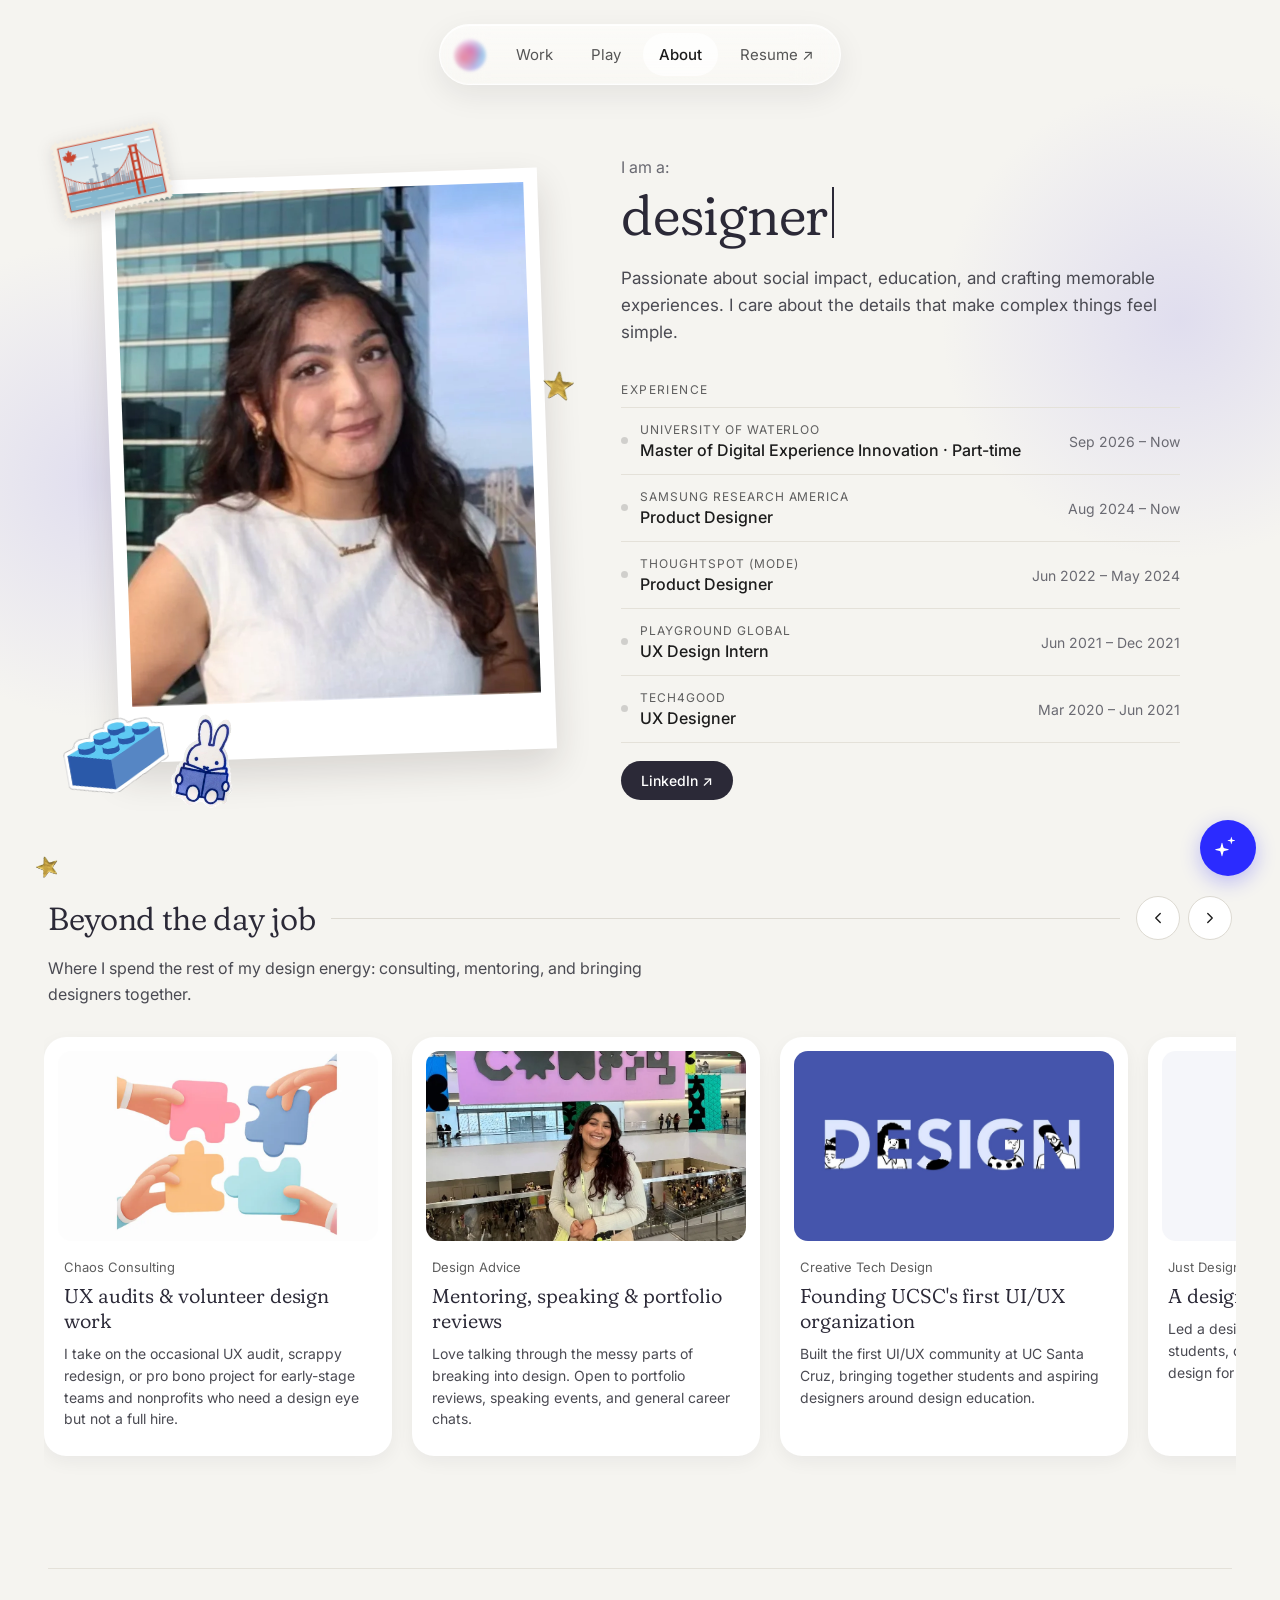
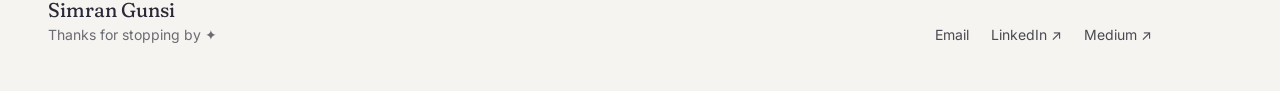
==== commit 1ed1d238: "Pantry tile in Selected work + password-protected case study skeleton; About typewriter in black" ====
--- a/about.html
+++ b/about.html
@@ -53,10 +53,10 @@
   .exp>p:last-child{padding-left:19px;text-align:left!important}
   .bdj{font-size:26px!important;white-space:normal!important}
 }
-@view-transition{navigation:auto}.nav-wrap nav{view-transition-name:site-nav}.nav-active{view-transition-name:nav-pill}::view-transition-old(root),::view-transition-new(root){animation-duration:.22s}::view-transition-group(nav-pill){animation-duration:.32s;animation-timing-function:cubic-bezier(.3,1,.4,1)}@media (prefers-reduced-motion: reduce){::view-transition-group(*),::view-transition-old(*),::view-transition-new(*){animation:none!important}}.tw{color:#3B3BF5;position:relative}.tw.final{font-style:italic;font-variation-settings:'SOFT' 100,'WONK' 1}
+@view-transition{navigation:auto}.nav-wrap nav{view-transition-name:site-nav}.nav-active{view-transition-name:nav-pill}::view-transition-old(root),::view-transition-new(root){animation-duration:.22s}::view-transition-group(nav-pill){animation-duration:.32s;animation-timing-function:cubic-bezier(.3,1,.4,1)}@media (prefers-reduced-motion: reduce){::view-transition-group(*),::view-transition-old(*),::view-transition-new(*){animation:none!important}}.tw{color:#2B2937;position:relative}.tw.final{font-style:italic;font-variation-settings:'SOFT' 100,'WONK' 1}
 .tw.striking::after{content:'';position:absolute;left:0;right:0;top:54%;height:3px;background:#2B2937;transform:scaleX(0);transform-origin:left;animation:strike .32s ease forwards}
 @keyframes strike{to{transform:scaleX(1)}}
-.caret{background:#3B3BF5!important}.caret.hide{display:none}
+.caret{background:#2B2937!important}.caret.hide{display:none}
 .sparks{font-size:.5em;color:#3B3BF5;margin-left:10px;letter-spacing:3px;vertical-align:middle;opacity:0;transition:opacity .5s}.sparks.on{opacity:1}
 @keyframes sparkFloat{0%{opacity:1;transform:translate(0,0) scale(1)}100%{opacity:0;transform:translate(var(--dx,0px),-50px) scale(.5)}}
 .hl{position:relative;z-index:0}.hl::after{content:'';position:absolute;bottom:1px;left:-2px;right:-2px;height:8px;background:rgba(220,255,0,0.55);z-index:-1;border-radius:2px;transform:scaleX(0);transform-origin:left;transition:transform .3s ease}.hl:hover::after{transform:scaleX(1)}
@@ -248,7 +248,7 @@
   function del(){ tw.classList.remove('striking'); var w=words[wi]; if(ci>0){ ci--; tw.textContent=w.slice(0,ci); setTimeout(del,38); } else { wi++; setTimeout(type,180); } }
   function burst(){ var ch=['\u2727','\u02d6','\u00b0','\u27e1','\u2726','\u22c6','\u263d','\u2729'], r=tw.getBoundingClientRect();
     for(var i=0;i<12;i++) setTimeout(function(){ var e=document.createElement('span'); e.textContent=ch[Math.floor(Math.random()*ch.length)];
-      e.style.cssText='position:fixed;left:'+(r.left+Math.random()*r.width)+'px;top:'+(r.top+Math.random()*r.height)+'px;font-size:'+(14+Math.random()*14)+'px;color:#3B3BF5;pointer-events:none;z-index:999;--dx:'+((Math.random()-.5)*60)+'px;animation:sparkFloat 1.2s ease forwards';
+      e.style.cssText='position:fixed;left:'+(r.left+Math.random()*r.width)+'px;top:'+(r.top+Math.random()*r.height)+'px;font-size:'+(14+Math.random()*14)+'px;color:#D9A93B;pointer-events:none;z-index:999;--dx:'+((Math.random()-.5)*60)+'px;animation:sparkFloat 1.2s ease forwards';
       document.body.appendChild(e); setTimeout(function(){e.remove();},1200); }, i*60); }
   setTimeout(type,700);
 })();
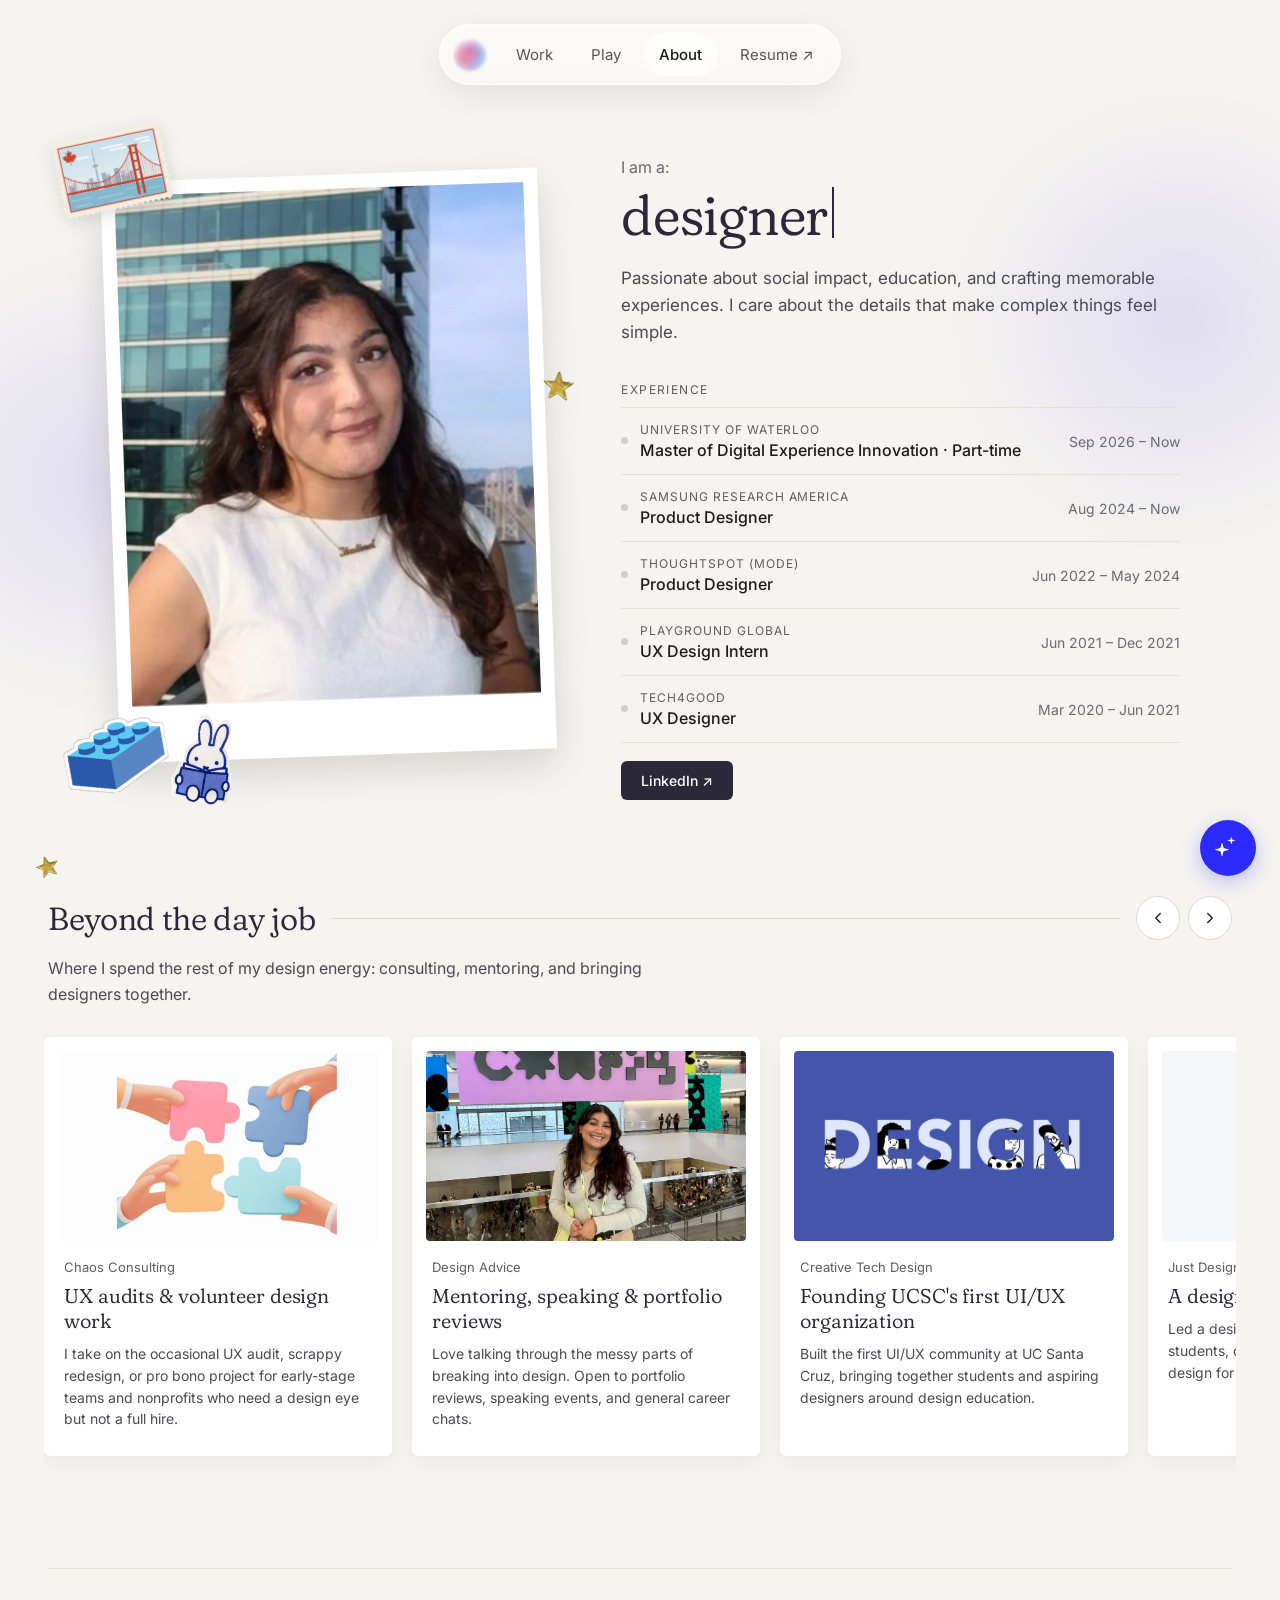
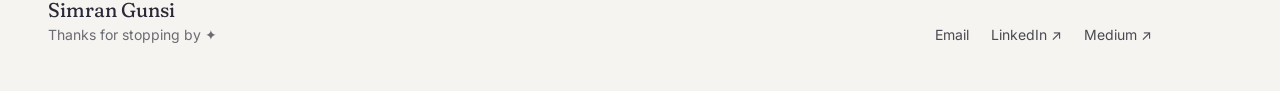
==== commit 7a52b5f5: "Sitewide: 6px cards / 4px inner corners, no washi tape on work tiles; pill nav kept" ====
--- a/about.html
+++ b/about.html
@@ -114,15 +114,15 @@
       <img src="images/redesign/sticker-star.png" alt="" aria-hidden="true" style="position: absolute; right: -16px; top: 34%; width: 30px; transform: rotate(12deg)">
       <div class="stk" tabindex="0" aria-label="Stamp sticker, where I'm from" style="position: absolute; left: -44px; top: -26px; transform: rotate(-12deg)">
         <img src="images/redesign/stamp.png" alt="" style="display: block; width: 112px; filter: drop-shadow(0 4px 8px rgba(40,30,30,0.15))">
-        <div class="tip" style="position: absolute; width: 236px; pointer-events: none; background: #FFFFFF; border-radius: 16px; padding: 14px 16px; box-shadow: 0 14px 34px rgba(20,20,40,0.14); display: flex; flex-direction: column; gap: 6px; text-align: left; z-index: 5; left: 0; top: calc(100% + 12px); transform: rotate(12deg)"><p style="margin: 0; font-size: 11px; letter-spacing: 0.08em; text-transform: uppercase; color: #5E5E5E">Postmarked from</p><p style="margin: 0; font-size: 15px; font-weight: 500; color: #1C1C1C">Canadian at heart, Californian by zip code.</p></div>
+        <div class="tip" style="position: absolute; width: 236px; pointer-events: none; background: #FFFFFF; border-radius: 4px; padding: 14px 16px; box-shadow: 0 14px 34px rgba(20,20,40,0.14); display: flex; flex-direction: column; gap: 6px; text-align: left; z-index: 5; left: 0; top: calc(100% + 12px); transform: rotate(12deg)"><p style="margin: 0; font-size: 11px; letter-spacing: 0.08em; text-transform: uppercase; color: #5E5E5E">Postmarked from</p><p style="margin: 0; font-size: 15px; font-weight: 500; color: #1C1C1C">Canadian at heart, Californian by zip code.</p></div>
       </div>
       <div class="stk" tabindex="0" aria-label="Lego sticker, current build progress" style="position: absolute; left: -36px; bottom: -6px; transform: rotate(-10deg)">
         <img src="images/redesign/sticker-lego.png" alt="" style="display: block; width: 104px">
-        <div class="tip" style="position: absolute; width: 236px; pointer-events: none; background: #FFFFFF; border-radius: 16px; padding: 14px 16px; box-shadow: 0 14px 34px rgba(20,20,40,0.14); display: flex; flex-direction: column; gap: 6px; text-align: left; z-index: 5; left: 0; bottom: calc(100% + 12px); transform: rotate(10deg)"><p style="margin: 0; font-size: 11px; letter-spacing: 0.08em; text-transform: uppercase; color: #5E5E5E">Currently building</p><p style="margin: 0; font-size: 15px; font-weight: 500; color: #1C1C1C">LEGO Art Mona Lisa</p><div role="img" aria-label="67 percent built"><div style="display: flex; justify-content: space-between; padding: 0 6px"><span style="width: 10px; height: 4px; border-radius: 2px 2px 0 0; background: #2F5FD0"></span><span style="width: 10px; height: 4px; border-radius: 2px 2px 0 0; background: #2F5FD0"></span><span style="width: 10px; height: 4px; border-radius: 2px 2px 0 0; background: #2F5FD0"></span><span style="width: 10px; height: 4px; border-radius: 2px 2px 0 0; background: #2F5FD0"></span><span style="width: 10px; height: 4px; border-radius: 2px 2px 0 0; background: #2F5FD0"></span><span style="width: 10px; height: 4px; border-radius: 2px 2px 0 0; background: #2F5FD0"></span><span style="width: 10px; height: 4px; border-radius: 2px 2px 0 0; background: #2F5FD0"></span><span style="width: 10px; height: 4px; border-radius: 2px 2px 0 0; background: #2F5FD0"></span><span style="width: 10px; height: 4px; border-radius: 2px 2px 0 0; background: #D8D4CB"></span><span style="width: 10px; height: 4px; border-radius: 2px 2px 0 0; background: #D8D4CB"></span><span style="width: 10px; height: 4px; border-radius: 2px 2px 0 0; background: #D8D4CB"></span><span style="width: 10px; height: 4px; border-radius: 2px 2px 0 0; background: #D8D4CB"></span></div><div style="height: 12px; border-radius: 3px; background: #EDEAE3; overflow: hidden"><div style="width: 67%; height: 100%; background: #2F5FD0"></div></div></div><div style="display: flex; justify-content: space-between; align-items: baseline"><p style="margin: 0; font-size: 22px; font-weight: 500; color: #1C1C1C">67%</p><p style="margin: 0; font-size: 13px; color: #5E5E5E">1,007 of 1,503 pieces</p></div></div>
+        <div class="tip" style="position: absolute; width: 236px; pointer-events: none; background: #FFFFFF; border-radius: 4px; padding: 14px 16px; box-shadow: 0 14px 34px rgba(20,20,40,0.14); display: flex; flex-direction: column; gap: 6px; text-align: left; z-index: 5; left: 0; bottom: calc(100% + 12px); transform: rotate(10deg)"><p style="margin: 0; font-size: 11px; letter-spacing: 0.08em; text-transform: uppercase; color: #5E5E5E">Currently building</p><p style="margin: 0; font-size: 15px; font-weight: 500; color: #1C1C1C">LEGO Art Mona Lisa</p><div role="img" aria-label="67 percent built"><div style="display: flex; justify-content: space-between; padding: 0 6px"><span style="width: 10px; height: 4px; border-radius: 2px 2px 0 0; background: #2F5FD0"></span><span style="width: 10px; height: 4px; border-radius: 2px 2px 0 0; background: #2F5FD0"></span><span style="width: 10px; height: 4px; border-radius: 2px 2px 0 0; background: #2F5FD0"></span><span style="width: 10px; height: 4px; border-radius: 2px 2px 0 0; background: #2F5FD0"></span><span style="width: 10px; height: 4px; border-radius: 2px 2px 0 0; background: #2F5FD0"></span><span style="width: 10px; height: 4px; border-radius: 2px 2px 0 0; background: #2F5FD0"></span><span style="width: 10px; height: 4px; border-radius: 2px 2px 0 0; background: #2F5FD0"></span><span style="width: 10px; height: 4px; border-radius: 2px 2px 0 0; background: #2F5FD0"></span><span style="width: 10px; height: 4px; border-radius: 2px 2px 0 0; background: #D8D4CB"></span><span style="width: 10px; height: 4px; border-radius: 2px 2px 0 0; background: #D8D4CB"></span><span style="width: 10px; height: 4px; border-radius: 2px 2px 0 0; background: #D8D4CB"></span><span style="width: 10px; height: 4px; border-radius: 2px 2px 0 0; background: #D8D4CB"></span></div><div style="height: 12px; border-radius: 3px; background: #EDEAE3; overflow: hidden"><div style="width: 67%; height: 100%; background: #2F5FD0"></div></div></div><div style="display: flex; justify-content: space-between; align-items: baseline"><p style="margin: 0; font-size: 22px; font-weight: 500; color: #1C1C1C">67%</p><p style="margin: 0; font-size: 13px; color: #5E5E5E">1,007 of 1,503 pieces</p></div></div>
       </div>
       <a class="stk" href="https://www.goodreads.com/user/show/127292078-simran" target="_blank" rel="noopener" aria-label="What I'm reading, on Goodreads" style="position: absolute; left: 74px; bottom: -20px; transform: rotate(8deg); display: block">
         <img src="images/redesign/sticker-miffy.webp" alt="" style="display: block; width: 62px; filter: saturate(1.6) brightness(1.08) contrast(1.05)">
-        <div class="tip" style="position: absolute; width: 236px; pointer-events: none; background: #FFFFFF; border-radius: 16px; padding: 14px 16px; box-shadow: 0 14px 34px rgba(20,20,40,0.14); display: flex; flex-direction: column; gap: 6px; text-align: left; z-index: 5; left: 0; bottom: calc(100% + 12px); transform: rotate(-8deg)"><div style="display: flex; gap: 12px; align-items: center"><img id="bookCover" alt="" style="display: none; width: 48px; height: 72px; object-fit: cover; border-radius: 3px; flex-shrink: 0"><div style="display: flex; flex-direction: column; gap: 3px"><p style="margin: 0; font-size: 11px; letter-spacing: 0.08em; text-transform: uppercase; color: #5E5E5E">Currently reading</p><p id="bookTitle" style="margin: 0; font-size: 15px; font-weight: 500; color: #1C1C1C">A good book, always</p><p id="bookAuthor" style="margin: 0; font-size: 13px; color: #5E5E5E">See my shelf on Goodreads ↗</p></div></div></div>
+        <div class="tip" style="position: absolute; width: 236px; pointer-events: none; background: #FFFFFF; border-radius: 4px; padding: 14px 16px; box-shadow: 0 14px 34px rgba(20,20,40,0.14); display: flex; flex-direction: column; gap: 6px; text-align: left; z-index: 5; left: 0; bottom: calc(100% + 12px); transform: rotate(-8deg)"><div style="display: flex; gap: 12px; align-items: center"><img id="bookCover" alt="" style="display: none; width: 48px; height: 72px; object-fit: cover; border-radius: 3px; flex-shrink: 0"><div style="display: flex; flex-direction: column; gap: 3px"><p style="margin: 0; font-size: 11px; letter-spacing: 0.08em; text-transform: uppercase; color: #5E5E5E">Currently reading</p><p id="bookTitle" style="margin: 0; font-size: 15px; font-weight: 500; color: #1C1C1C">A good book, always</p><p id="bookAuthor" style="margin: 0; font-size: 13px; color: #5E5E5E">See my shelf on Goodreads ↗</p></div></div></div>
       </a>
     </div>
     <div style="display: flex; flex-direction: column; gap: 36px">
@@ -155,7 +155,7 @@
             <p style="margin: 0; font-size: 14px; color: #6A6A72; white-space: nowrap; text-align: right">Mar 2020 – Jun 2021</p>
           </div>
         </div>
-        <a href="https://www.linkedin.com/in/simrangunsi/" style="display: inline-block; margin-top: 18px; padding: 11px 20px; border-radius: 999px; background: #2B2937; color: #FFFFFF; font-size: 14px; font-weight: 500; text-decoration: none">LinkedIn ↗</a>
+        <a href="https://www.linkedin.com/in/simrangunsi/" style="display: inline-block; margin-top: 18px; padding: 11px 20px; border-radius: 6px; background: #2B2937; color: #FFFFFF; font-size: 14px; font-weight: 500; text-decoration: none">LinkedIn ↗</a>
       </div>
     </div>
   </section>
@@ -172,32 +172,32 @@
     </div>
     <p style="margin: -8px 0 0; max-width: 620px; font-size: 16px; line-height: 1.6; color: #4A4A52">Where I spend the rest of my design energy: consulting, mentoring, and bringing designers together.</p>
     <div id="galRow" class="gal-row" style="display: flex; gap: 20px; overflow-x: auto; scroll-snap-type: x mandatory; scroll-behavior: smooth; padding: 6px 24px 24px 4px; margin: 0 -4px">
-        <a href="mailto:skgunsi@gmail.com" class="tile gcard" style="flex: 0 0 320px; scroll-snap-align: start; border-radius: 22px; background: #FFFFFF; padding: 14px 14px 26px; display: flex; flex-direction: column; gap: 8px; text-decoration: none; color: #1C1C1C; box-shadow: 0 6px 18px rgba(20,20,40,0.05)">
-          <div style="height: 190px; border-radius: 14px; overflow: hidden; background: #F0EEEA"><img src="images/redesign/play-chaos-consulting.webp" alt="Chaos Consulting" style="display: block; width: 100%; height: 100%; object-fit: cover"></div>
+        <a href="mailto:skgunsi@gmail.com" class="tile gcard" style="flex: 0 0 320px; scroll-snap-align: start; border-radius: 6px; background: #FFFFFF; padding: 14px 14px 26px; display: flex; flex-direction: column; gap: 8px; text-decoration: none; color: #1C1C1C; box-shadow: 0 6px 18px rgba(20,20,40,0.05)">
+          <div style="height: 190px; border-radius: 4px; overflow: hidden; background: #F0EEEA"><img src="images/redesign/play-chaos-consulting.webp" alt="Chaos Consulting" style="display: block; width: 100%; height: 100%; object-fit: cover"></div>
           <p style="margin: 10px 6px 0; font-size: 13px; color: #5E5E5E">Chaos Consulting</p>
           <h3 style="margin: 0 6px; font-family: 'Fraunces', serif; font-weight: 340; font-variation-settings: 'SOFT' 100, 'WONK' 0; font-optical-sizing: auto; letter-spacing: -0.005em; color: #2B2937; font-size: 20px; line-height: 1.25">UX audits &amp; volunteer design work<span class="arr" aria-hidden="true">→</span></h3>
           <p style="margin: 2px 6px 0; font-size: 14px; line-height: 1.55; color: #4A4A52">I take on the occasional UX audit, scrappy redesign, or pro bono project for early-stage teams and nonprofits who need a design eye but not a full hire.</p>
         </a>
-        <a href="mailto:skgunsi@gmail.com" class="tile gcard" style="flex: 0 0 320px; scroll-snap-align: start; border-radius: 22px; background: #FFFFFF; padding: 14px 14px 26px; display: flex; flex-direction: column; gap: 8px; text-decoration: none; color: #1C1C1C; box-shadow: 0 6px 18px rgba(20,20,40,0.05)">
-          <div style="height: 190px; border-radius: 14px; overflow: hidden; background: #F0EEEA"><img src="images/redesign/play-design-advice.webp" alt="Design Advice" style="display: block; width: 100%; height: 100%; object-fit: cover"></div>
+        <a href="mailto:skgunsi@gmail.com" class="tile gcard" style="flex: 0 0 320px; scroll-snap-align: start; border-radius: 6px; background: #FFFFFF; padding: 14px 14px 26px; display: flex; flex-direction: column; gap: 8px; text-decoration: none; color: #1C1C1C; box-shadow: 0 6px 18px rgba(20,20,40,0.05)">
+          <div style="height: 190px; border-radius: 4px; overflow: hidden; background: #F0EEEA"><img src="images/redesign/play-design-advice.webp" alt="Design Advice" style="display: block; width: 100%; height: 100%; object-fit: cover"></div>
           <p style="margin: 10px 6px 0; font-size: 13px; color: #5E5E5E">Design Advice</p>
           <h3 style="margin: 0 6px; font-family: 'Fraunces', serif; font-weight: 340; font-variation-settings: 'SOFT' 100, 'WONK' 0; font-optical-sizing: auto; letter-spacing: -0.005em; color: #2B2937; font-size: 20px; line-height: 1.25">Mentoring, speaking &amp; portfolio reviews<span class="arr" aria-hidden="true">→</span></h3>
           <p style="margin: 2px 6px 0; font-size: 14px; line-height: 1.55; color: #4A4A52">Love talking through the messy parts of breaking into design. Open to portfolio reviews, speaking events, and general career chats.</p>
         </a>
-        <a href="https://www.linkedin.com/company/ucsc-ctd/" class="tile gcard" style="flex: 0 0 320px; scroll-snap-align: start; border-radius: 22px; background: #FFFFFF; padding: 14px 14px 26px; display: flex; flex-direction: column; gap: 8px; text-decoration: none; color: #1C1C1C; box-shadow: 0 6px 18px rgba(20,20,40,0.05)">
-          <div style="height: 190px; border-radius: 14px; overflow: hidden; background: #F0EEEA"><img src="images/play-creative-tech.jpg" alt="Creative Tech Design" style="display: block; width: 100%; height: 100%; object-fit: cover"></div>
+        <a href="https://www.linkedin.com/company/ucsc-ctd/" class="tile gcard" style="flex: 0 0 320px; scroll-snap-align: start; border-radius: 6px; background: #FFFFFF; padding: 14px 14px 26px; display: flex; flex-direction: column; gap: 8px; text-decoration: none; color: #1C1C1C; box-shadow: 0 6px 18px rgba(20,20,40,0.05)">
+          <div style="height: 190px; border-radius: 4px; overflow: hidden; background: #F0EEEA"><img src="images/play-creative-tech.jpg" alt="Creative Tech Design" style="display: block; width: 100%; height: 100%; object-fit: cover"></div>
           <p style="margin: 10px 6px 0; font-size: 13px; color: #5E5E5E">Creative Tech Design</p>
           <h3 style="margin: 0 6px; font-family: 'Fraunces', serif; font-weight: 340; font-variation-settings: 'SOFT' 100, 'WONK' 0; font-optical-sizing: auto; letter-spacing: -0.005em; color: #2B2937; font-size: 20px; line-height: 1.25">Founding UCSC's first UI/UX organization<span class="arr" aria-hidden="true">→</span></h3>
           <p style="margin: 2px 6px 0; font-size: 14px; line-height: 1.55; color: #4A4A52">Built the first UI/UX community at UC Santa Cruz, bringing together students and aspiring designers around design education.</p>
         </a>
-        <a href="https://medium.com/ucsc-creative-tech-design/just-design-ing-a-community-5a27de639d49" class="tile gcard" style="flex: 0 0 320px; scroll-snap-align: start; border-radius: 22px; background: #FFFFFF; padding: 14px 14px 26px; display: flex; flex-direction: column; gap: 8px; text-decoration: none; color: #1C1C1C; box-shadow: 0 6px 18px rgba(20,20,40,0.05)">
-          <div style="height: 190px; border-radius: 14px; overflow: hidden; background: #F0EEEA"><img src="images/play-just-design.png" alt="Just Design" style="display: block; width: 100%; height: 100%; object-fit: cover"></div>
+        <a href="https://medium.com/ucsc-creative-tech-design/just-design-ing-a-community-5a27de639d49" class="tile gcard" style="flex: 0 0 320px; scroll-snap-align: start; border-radius: 6px; background: #FFFFFF; padding: 14px 14px 26px; display: flex; flex-direction: column; gap: 8px; text-decoration: none; color: #1C1C1C; box-shadow: 0 6px 18px rgba(20,20,40,0.05)">
+          <div style="height: 190px; border-radius: 4px; overflow: hidden; background: #F0EEEA"><img src="images/play-just-design.png" alt="Just Design" style="display: block; width: 100%; height: 100%; object-fit: cover"></div>
           <p style="margin: 10px 6px 0; font-size: 13px; color: #5E5E5E">Just Design</p>
           <h3 style="margin: 0 6px; font-family: 'Fraunces', serif; font-weight: 340; font-variation-settings: 'SOFT' 100, 'WONK' 0; font-optical-sizing: auto; letter-spacing: -0.005em; color: #2B2937; font-size: 20px; line-height: 1.25">A design-a-thon for justice<span class="arr" aria-hidden="true">→</span></h3>
           <p style="margin: 2px 6px 0; font-size: 14px; line-height: 1.55; color: #4A4A52">Led a design-a-thon bringing together students, designers, and aspiring leaders to design for social justice.</p>
         </a>
-        <a href="https://www.instagram.com/gracehacks/" class="tile gcard" style="flex: 0 0 320px; scroll-snap-align: start; border-radius: 22px; background: #FFFFFF; padding: 14px 14px 26px; display: flex; flex-direction: column; gap: 8px; text-decoration: none; color: #1C1C1C; box-shadow: 0 6px 18px rgba(20,20,40,0.05)">
-          <div style="height: 190px; border-radius: 14px; overflow: hidden; background: #F0EEEA"><img src="images/play-grace-hacks.webp" alt="Grace-Hacks" style="display: block; width: 100%; height: 100%; object-fit: cover"></div>
+        <a href="https://www.instagram.com/gracehacks/" class="tile gcard" style="flex: 0 0 320px; scroll-snap-align: start; border-radius: 6px; background: #FFFFFF; padding: 14px 14px 26px; display: flex; flex-direction: column; gap: 8px; text-decoration: none; color: #1C1C1C; box-shadow: 0 6px 18px rgba(20,20,40,0.05)">
+          <div style="height: 190px; border-radius: 4px; overflow: hidden; background: #F0EEEA"><img src="images/play-grace-hacks.webp" alt="Grace-Hacks" style="display: block; width: 100%; height: 100%; object-fit: cover"></div>
           <p style="margin: 10px 6px 0; font-size: 13px; color: #5E5E5E">Grace-Hacks</p>
           <h3 style="margin: 0 6px; font-family: 'Fraunces', serif; font-weight: 340; font-variation-settings: 'SOFT' 100, 'WONK' 0; font-optical-sizing: auto; letter-spacing: -0.005em; color: #2B2937; font-size: 20px; line-height: 1.25">Hackathon for underrepresented genders<span class="arr" aria-hidden="true">→</span></h3>
           <p style="margin: 2px 6px 0; font-size: 14px; line-height: 1.55; color: #4A4A52">Lead designer for UCSC's hackathon for underrepresented genders: the web experience and full visual identity.</p>
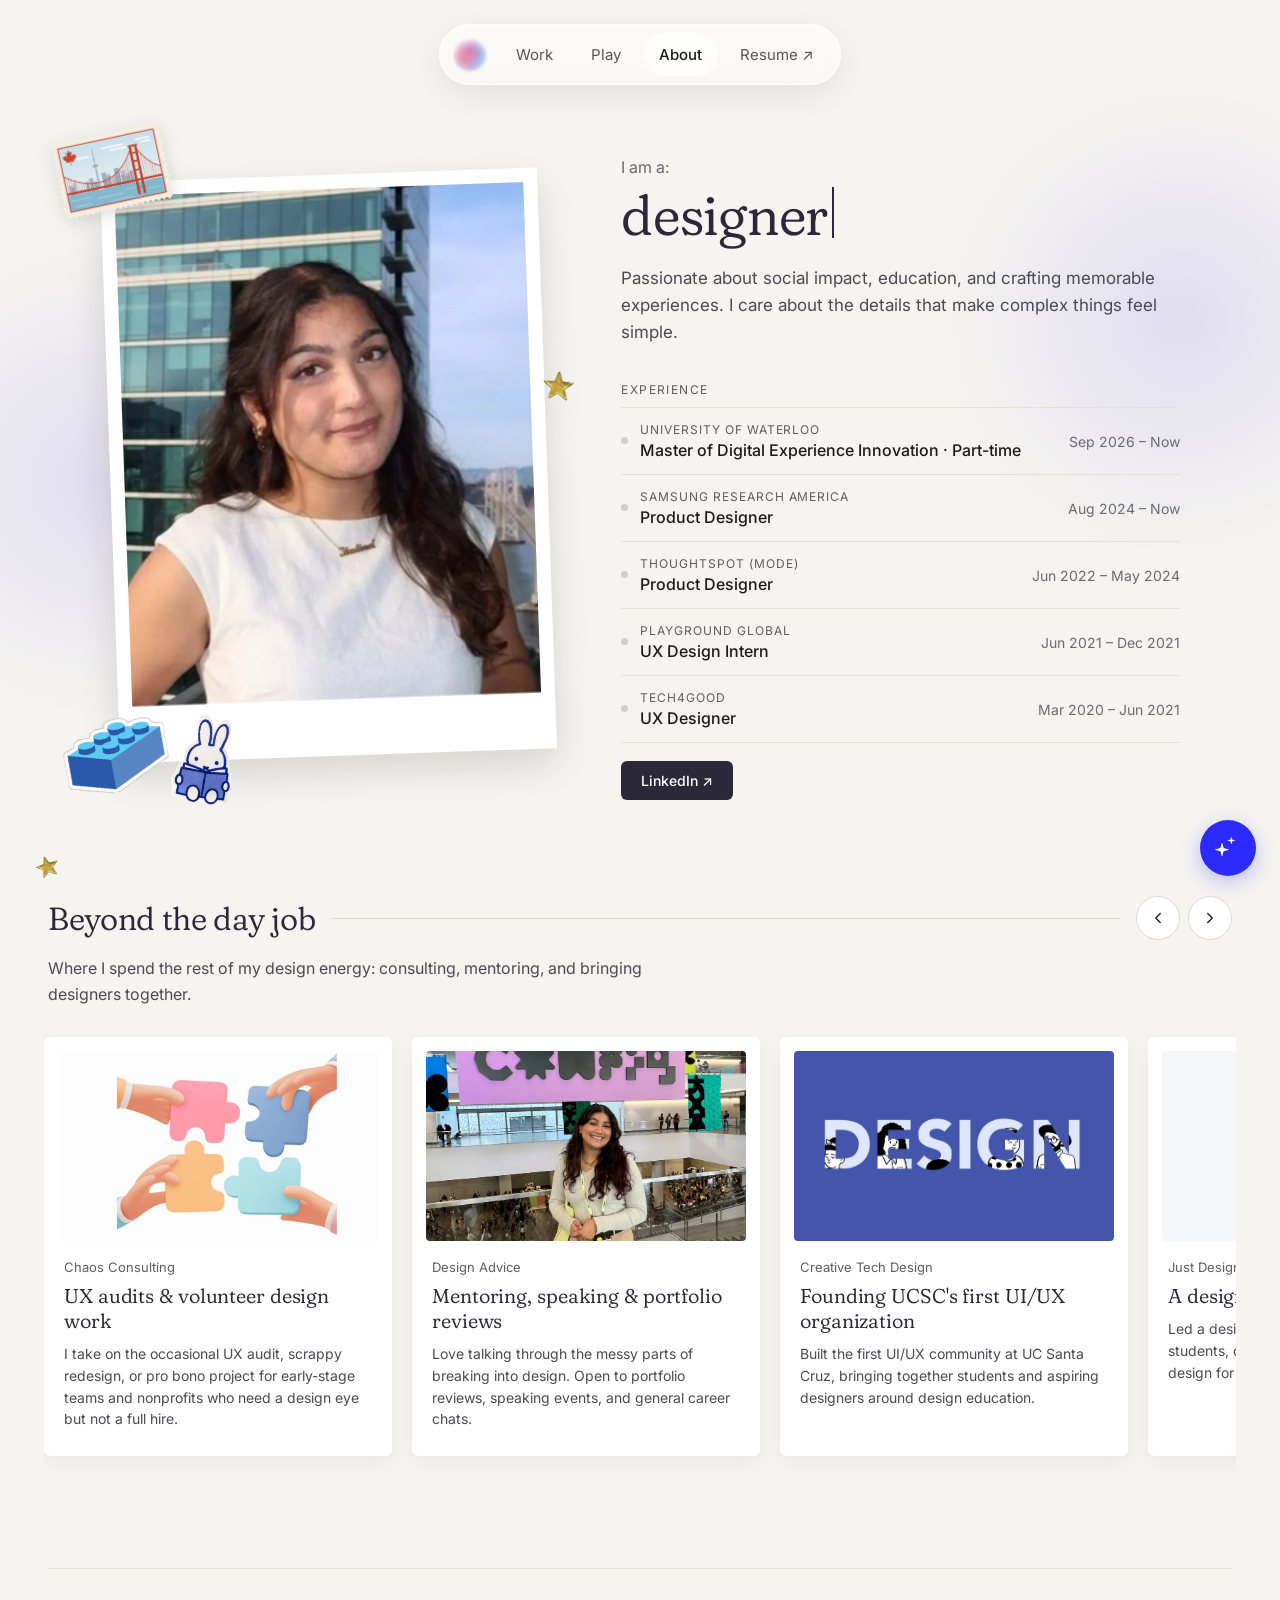
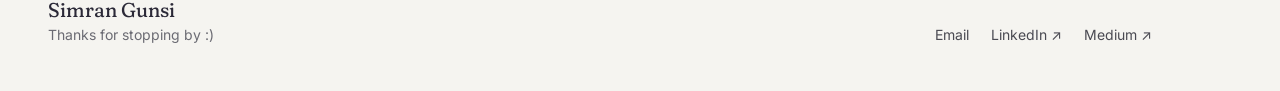
==== commit fe7fbfdc: "Footer: 'Thanks for stopping by :)'; Pantry label without 'Side project'" ====
--- a/about.html
+++ b/about.html
@@ -208,7 +208,7 @@
     <div class="sf-inner">
       <div>
         <p class="sf-name">Simran Gunsi</p>
-        <p class="sf-note">Thanks for stopping by ✦</p>
+        <p class="sf-note">Thanks for stopping by :)</p>
       </div>
       <nav class="sf-links" aria-label="Contact">
         <a href="mailto:skgunsi@gmail.com">Email</a>
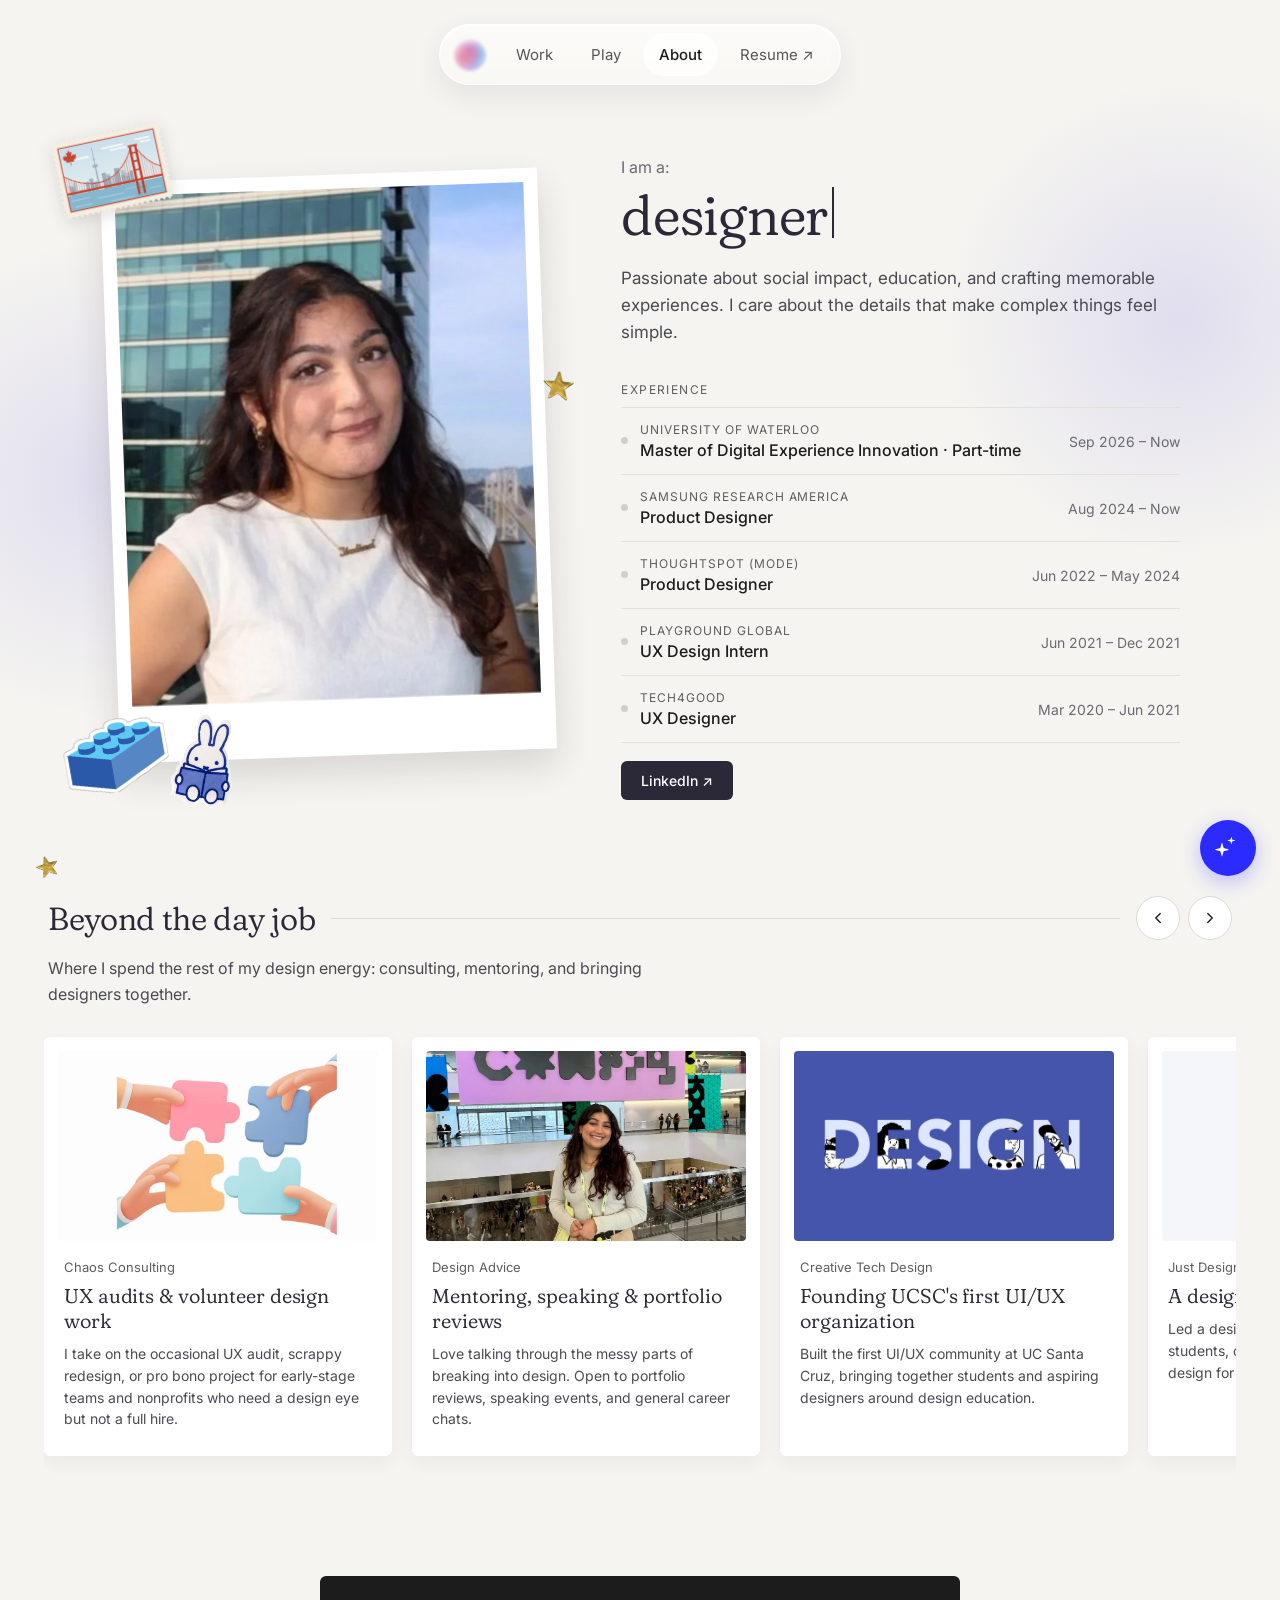
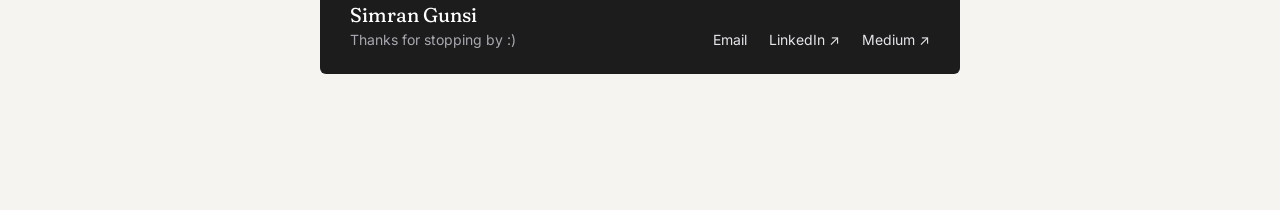
==== commit 4dd5b05a: "Footer: centered half-width black card on every page" ====
--- a/about.html
+++ b/about.html
@@ -90,6 +90,7 @@
 .sf-links a:hover{color:#1C1C1C;text-decoration:underline}
 @media (max-width:760px){.site-foot{margin-top:64px;margin-bottom:-24px}.sf-inner{flex-direction:column;align-items:flex-start;gap:16px}.sf-links{padding-right:0}}
 </style>
+<style id="foot-dark">.site-foot{width:min(640px,calc(100% - 48px))!important;max-width:none!important;box-sizing:border-box!important;margin:96px auto 40px!important;padding:26px 30px!important;background:#1C1C1C!important;border:0!important;border-radius:6px!important;display:block!important}.sf-inner{gap:18px!important}.sf-name{color:#FFFFFF!important}.sf-note{color:#A9A7B0!important}.sf-links{padding-right:0!important;margin-left:auto}.sf-links a{color:#E6E4EA!important}.sf-links a:hover{color:#FFFFFF!important}@media (max-width:760px){.site-foot{margin:64px auto 96px!important;padding:22px!important}.sf-links{margin-left:0}}</style>
 </head>
 <body>
 <div id="app" hidden>
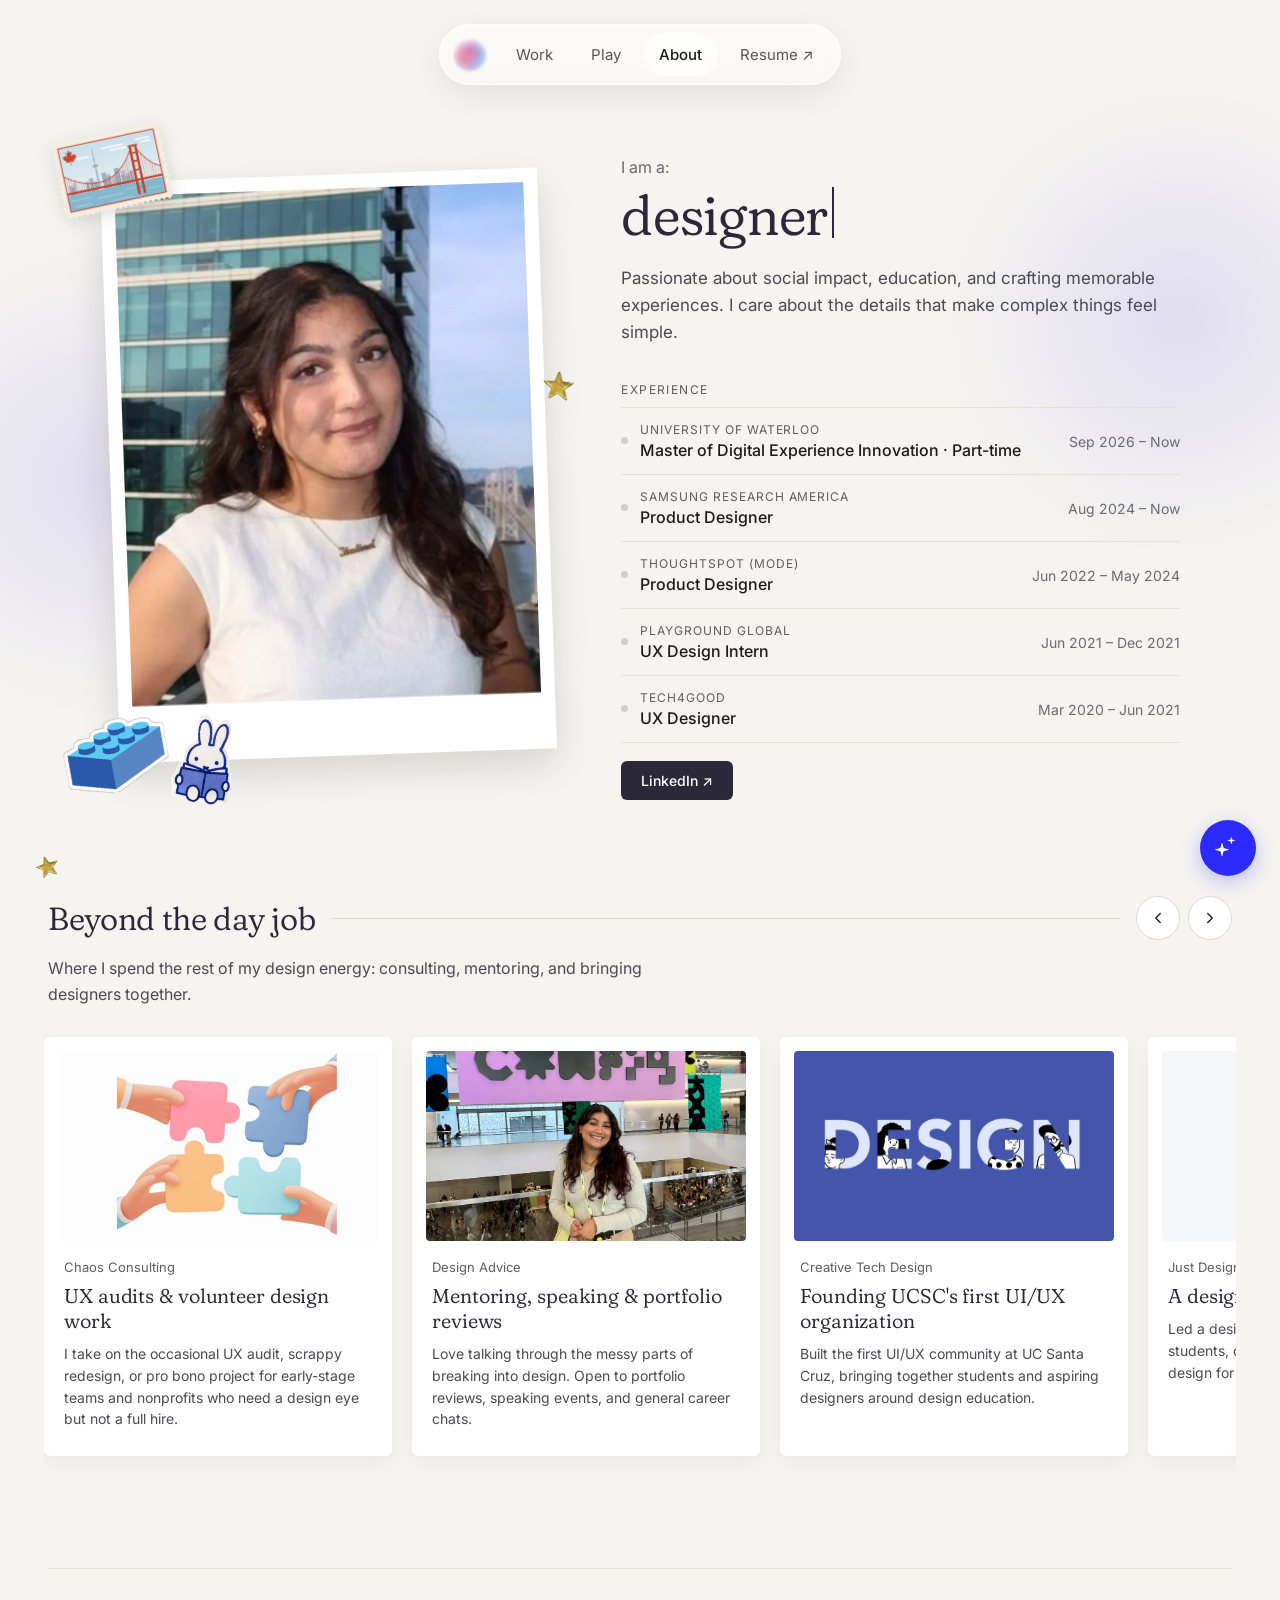
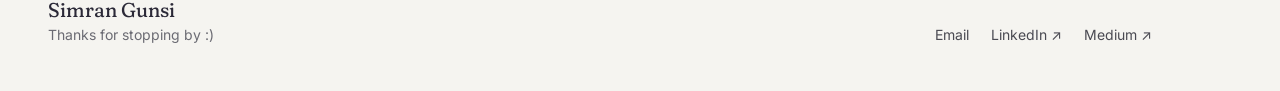
==== commit c5b147fa: "Revert "Footer: centered half-width black card on every page" This reverts commit 4dd5b05a94c8a99ec8" ====
--- a/about.html
+++ b/about.html
@@ -90,7 +90,6 @@
 .sf-links a:hover{color:#1C1C1C;text-decoration:underline}
 @media (max-width:760px){.site-foot{margin-top:64px;margin-bottom:-24px}.sf-inner{flex-direction:column;align-items:flex-start;gap:16px}.sf-links{padding-right:0}}
 </style>
-<style id="foot-dark">.site-foot{width:min(640px,calc(100% - 48px))!important;max-width:none!important;box-sizing:border-box!important;margin:96px auto 40px!important;padding:26px 30px!important;background:#1C1C1C!important;border:0!important;border-radius:6px!important;display:block!important}.sf-inner{gap:18px!important}.sf-name{color:#FFFFFF!important}.sf-note{color:#A9A7B0!important}.sf-links{padding-right:0!important;margin-left:auto}.sf-links a{color:#E6E4EA!important}.sf-links a:hover{color:#FFFFFF!important}@media (max-width:760px){.site-foot{margin:64px auto 96px!important;padding:22px!important}.sf-links{margin-left:0}}</style>
 </head>
 <body>
 <div id="app" hidden>
